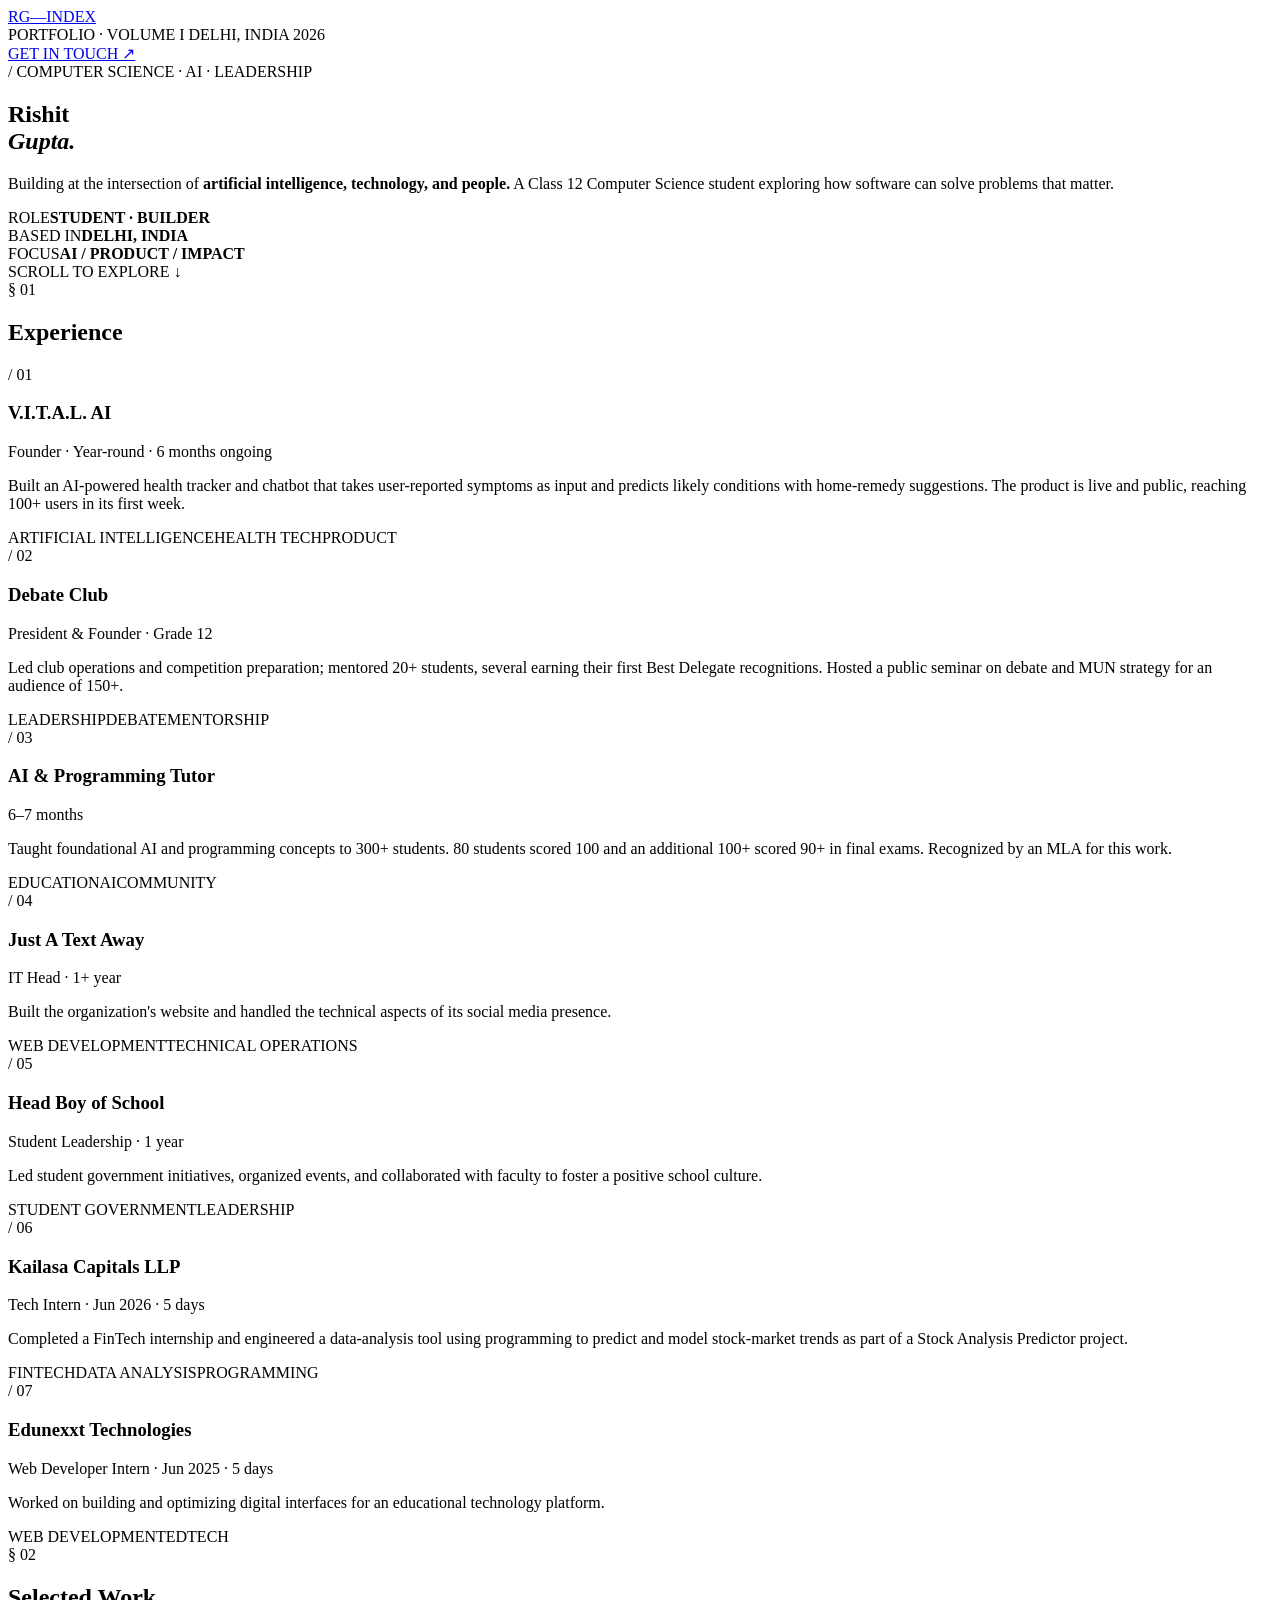
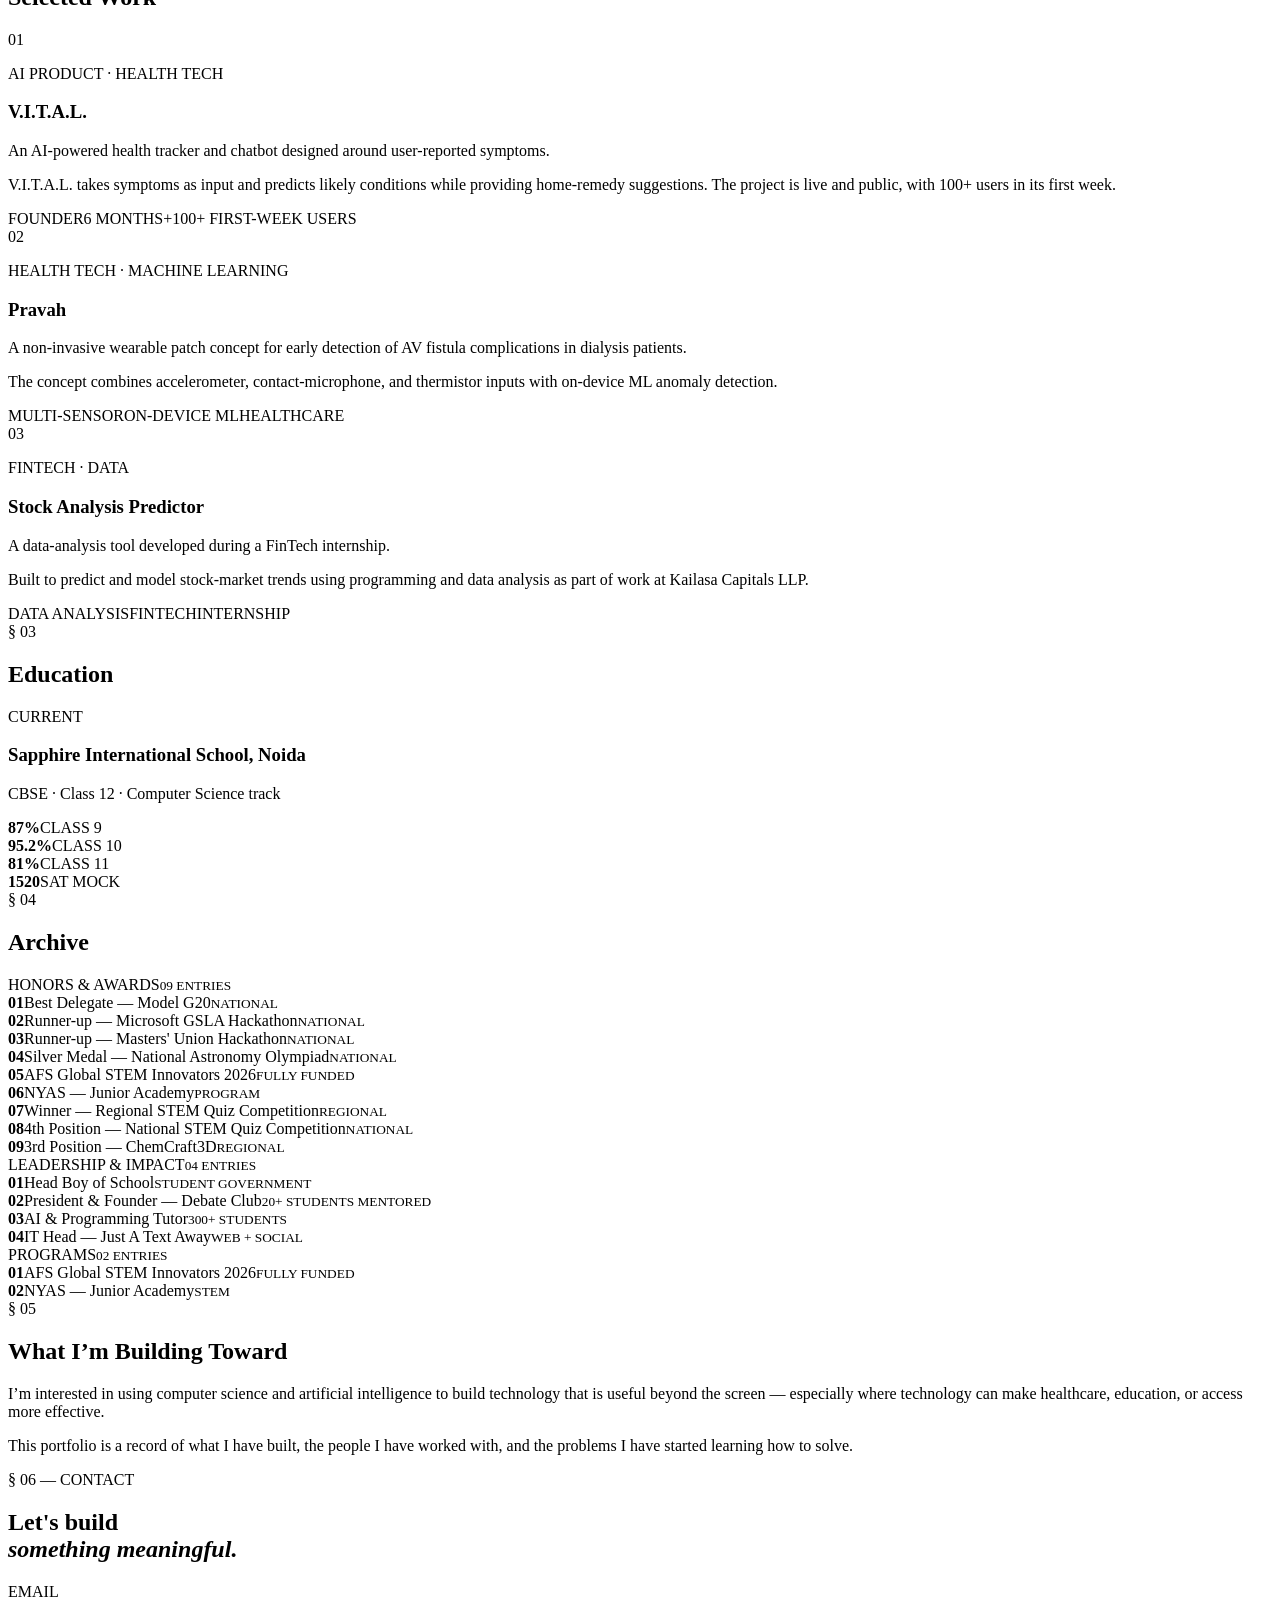
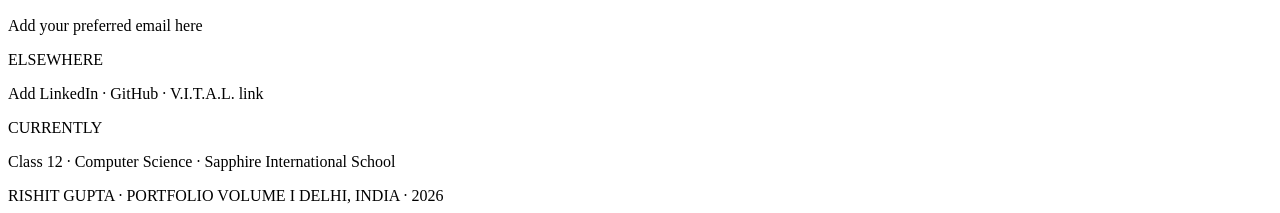
==== index.html @ 5fdddc43 "Add files via upload" ====
<!DOCTYPE html>
<html lang="en">
<head>
  <meta charset="UTF-8" />
  <meta name="viewport" content="width=device-width, initial-scale=1.0" />
  <meta name="description" content="Rishit Gupta — Computer Science student, AI builder, student leader." />
  <title>Rishit Gupta — Portfolio</title>
  <link rel="preconnect" href="https://fonts.googleapis.com">
  <link rel="preconnect" href="https://fonts.gstatic.com" crossorigin>
  <link href="https://fonts.googleapis.com/css2?family=DM+Mono:wght@300;400;500&family=Manrope:wght@400;500;600;700;800&display=swap" rel="stylesheet">
  <link rel="stylesheet" href="styles.css" />
</head>
<body>
  <div class="cursor"></div>
  <div class="grain"></div>

  <header class="topbar">
    <a class="brand" href="#top">RG<span>—</span>INDEX</a>
    <div class="top-meta">
      <span>PORTFOLIO · VOLUME I</span>
      <span>DELHI, INDIA</span>
      <span>2026</span>
    </div>
    <a class="menu-link" href="#contact">GET IN TOUCH ↗</a>
  </header>

  <main id="top">
    <section class="hero section">
      <div class="eyebrow">/ COMPUTER SCIENCE · AI · LEADERSHIP</div>
      <h1>Rishit<br><em>Gupta.</em></h1>
      <div class="hero-grid">
        <p class="hero-statement">
          Building at the intersection of <strong>artificial intelligence, technology, and people.</strong>
          A Class 12 Computer Science student exploring how software can solve problems that matter.
        </p>
        <div class="hero-aside">
          <div><span>ROLE</span><strong>STUDENT · BUILDER</strong></div>
          <div><span>BASED IN</span><strong>DELHI, INDIA</strong></div>
          <div><span>FOCUS</span><strong>AI / PRODUCT / IMPACT</strong></div>
        </div>
      </div>
      <div class="scroll-note">SCROLL TO EXPLORE <span>↓</span></div>
    </section>

    <section class="section numbered" id="experience">
      <div class="section-head"><span>§ 01</span><h2>Experience</h2></div>
      <div class="entries">
        <article class="entry">
          <div class="entry-num">/ 01</div>
          <div class="entry-main">
            <h3>V.I.T.A.L. AI</h3>
            <p class="role">Founder · Year-round · 6 months ongoing</p>
            <p>Built an AI-powered health tracker and chatbot that takes user-reported symptoms as input and predicts likely conditions with home-remedy suggestions. The product is live and public, reaching 100+ users in its first week.</p>
            <div class="tags"><span>ARTIFICIAL INTELLIGENCE</span><span>HEALTH TECH</span><span>PRODUCT</span></div>
          </div>
        </article>

        <article class="entry">
          <div class="entry-num">/ 02</div>
          <div class="entry-main">
            <h3>Debate Club</h3>
            <p class="role">President & Founder · Grade 12</p>
            <p>Led club operations and competition preparation; mentored 20+ students, several earning their first Best Delegate recognitions. Hosted a public seminar on debate and MUN strategy for an audience of 150+.</p>
            <div class="tags"><span>LEADERSHIP</span><span>DEBATE</span><span>MENTORSHIP</span></div>
          </div>
        </article>

        <article class="entry">
          <div class="entry-num">/ 03</div>
          <div class="entry-main">
            <h3>AI & Programming Tutor</h3>
            <p class="role">6–7 months</p>
            <p>Taught foundational AI and programming concepts to 300+ students. 80 students scored 100 and an additional 100+ scored 90+ in final exams. Recognized by an MLA for this work.</p>
            <div class="tags"><span>EDUCATION</span><span>AI</span><span>COMMUNITY</span></div>
          </div>
        </article>

        <article class="entry">
          <div class="entry-num">/ 04</div>
          <div class="entry-main">
            <h3>Just A Text Away</h3>
            <p class="role">IT Head · 1+ year</p>
            <p>Built the organization's website and handled the technical aspects of its social media presence.</p>
            <div class="tags"><span>WEB DEVELOPMENT</span><span>TECHNICAL OPERATIONS</span></div>
          </div>
        </article>

        <article class="entry">
          <div class="entry-num">/ 05</div>
          <div class="entry-main">
            <h3>Head Boy of School</h3>
            <p class="role">Student Leadership · 1 year</p>
            <p>Led student government initiatives, organized events, and collaborated with faculty to foster a positive school culture.</p>
            <div class="tags"><span>STUDENT GOVERNMENT</span><span>LEADERSHIP</span></div>
          </div>
        </article>

        <article class="entry">
          <div class="entry-num">/ 06</div>
          <div class="entry-main">
            <h3>Kailasa Capitals LLP</h3>
            <p class="role">Tech Intern · Jun 2026 · 5 days</p>
            <p>Completed a FinTech internship and engineered a data-analysis tool using programming to predict and model stock-market trends as part of a Stock Analysis Predictor project.</p>
            <div class="tags"><span>FINTECH</span><span>DATA ANALYSIS</span><span>PROGRAMMING</span></div>
          </div>
        </article>

        <article class="entry">
          <div class="entry-num">/ 07</div>
          <div class="entry-main">
            <h3>Edunexxt Technologies</h3>
            <p class="role">Web Developer Intern · Jun 2025 · 5 days</p>
            <p>Worked on building and optimizing digital interfaces for an educational technology platform.</p>
            <div class="tags"><span>WEB DEVELOPMENT</span><span>EDTECH</span></div>
          </div>
        </article>
      </div>
    </section>

    <section class="section numbered work" id="work">
      <div class="section-head"><span>§ 02</span><h2>Selected Work</h2></div>

      <article class="project featured">
        <div class="project-index">01</div>
        <div>
          <p class="project-type">AI PRODUCT · HEALTH TECH</p>
          <h3>V.I.T.A.L.</h3>
          <p class="project-lede">An AI-powered health tracker and chatbot designed around user-reported symptoms.</p>
          <p class="project-copy">V.I.T.A.L. takes symptoms as input and predicts likely conditions while providing home-remedy suggestions. The project is live and public, with 100+ users in its first week.</p>
          <div class="project-facts"><span>FOUNDER</span><span>6 MONTHS+</span><span>100+ FIRST-WEEK USERS</span></div>
        </div>
      </article>

      <article class="project">
        <div class="project-index">02</div>
        <div>
          <p class="project-type">HEALTH TECH · MACHINE LEARNING</p>
          <h3>Pravah</h3>
          <p class="project-lede">A non-invasive wearable patch concept for early detection of AV fistula complications in dialysis patients.</p>
          <p class="project-copy">The concept combines accelerometer, contact-microphone, and thermistor inputs with on-device ML anomaly detection.</p>
          <div class="project-facts"><span>MULTI-SENSOR</span><span>ON-DEVICE ML</span><span>HEALTHCARE</span></div>
        </div>
      </article>

      <article class="project">
        <div class="project-index">03</div>
        <div>
          <p class="project-type">FINTECH · DATA</p>
          <h3>Stock Analysis Predictor</h3>
          <p class="project-lede">A data-analysis tool developed during a FinTech internship.</p>
          <p class="project-copy">Built to predict and model stock-market trends using programming and data analysis as part of work at Kailasa Capitals LLP.</p>
          <div class="project-facts"><span>DATA ANALYSIS</span><span>FINTECH</span><span>INTERNSHIP</span></div>
        </div>
      </article>
    </section>

    <section class="section numbered education" id="education">
      <div class="section-head"><span>§ 03</span><h2>Education</h2></div>
      <div class="education-card">
        <div class="year">CURRENT</div>
        <div>
          <h3>Sapphire International School, Noida</h3>
          <p>CBSE · Class 12 · Computer Science track</p>
          <div class="score-grid">
            <div><strong>87%</strong><span>CLASS 9</span></div>
            <div><strong>95.2%</strong><span>CLASS 10</span></div>
            <div><strong>81%</strong><span>CLASS 11</span></div>
            <div><strong>1520</strong><span>SAT MOCK</span></div>
          </div>
        </div>
      </div>
    </section>

    <section class="section numbered archive" id="archive">
      <div class="section-head"><span>§ 04</span><h2>Archive</h2></div>

      <div class="archive-block">
        <div class="archive-title"><span>HONORS & AWARDS</span><small>09 ENTRIES</small></div>
        <div class="archive-list">
          <div><b>01</b><span>Best Delegate — Model G20</span><small>NATIONAL</small></div>
          <div><b>02</b><span>Runner-up — Microsoft GSLA Hackathon</span><small>NATIONAL</small></div>
          <div><b>03</b><span>Runner-up — Masters' Union Hackathon</span><small>NATIONAL</small></div>
          <div><b>04</b><span>Silver Medal — National Astronomy Olympiad</span><small>NATIONAL</small></div>
          <div><b>05</b><span>AFS Global STEM Innovators 2026</span><small>FULLY FUNDED</small></div>
          <div><b>06</b><span>NYAS — Junior Academy</span><small>PROGRAM</small></div>
          <div><b>07</b><span>Winner — Regional STEM Quiz Competition</span><small>REGIONAL</small></div>
          <div><b>08</b><span>4th Position — National STEM Quiz Competition</span><small>NATIONAL</small></div>
          <div><b>09</b><span>3rd Position — ChemCraft3D</span><small>REGIONAL</small></div>
        </div>
      </div>

      <div class="archive-block">
        <div class="archive-title"><span>LEADERSHIP & IMPACT</span><small>04 ENTRIES</small></div>
        <div class="archive-list">
          <div><b>01</b><span>Head Boy of School</span><small>STUDENT GOVERNMENT</small></div>
          <div><b>02</b><span>President & Founder — Debate Club</span><small>20+ STUDENTS MENTORED</small></div>
          <div><b>03</b><span>AI & Programming Tutor</span><small>300+ STUDENTS</small></div>
          <div><b>04</b><span>IT Head — Just A Text Away</span><small>WEB + SOCIAL</small></div>
        </div>
      </div>

      <div class="archive-block">
        <div class="archive-title"><span>PROGRAMS</span><small>02 ENTRIES</small></div>
        <div class="archive-list">
          <div><b>01</b><span>AFS Global STEM Innovators 2026</span><small>FULLY FUNDED</small></div>
          <div><b>02</b><span>NYAS — Junior Academy</span><small>STEM</small></div>
        </div>
      </div>
    </section>

    <section class="section numbered closing">
      <div class="section-head"><span>§ 05</span><h2>What I’m Building Toward</h2></div>
      <div class="closing-copy">
        <p>I’m interested in using computer science and artificial intelligence to build technology that is useful beyond the screen — especially where technology can make healthcare, education, or access more effective.</p>
        <p class="quiet">This portfolio is a record of what I have built, the people I have worked with, and the problems I have started learning how to solve.</p>
      </div>
    </section>

    <section class="contact section" id="contact">
      <div class="contact-label">§ 06 — CONTACT</div>
      <h2>Let's build<br><em>something meaningful.</em></h2>
      <div class="contact-grid">
        <div>
          <span>EMAIL</span>
          <p>Add your preferred email here</p>
        </div>
        <div>
          <span>ELSEWHERE</span>
          <p>Add LinkedIn · GitHub · V.I.T.A.L. link</p>
        </div>
        <div>
          <span>CURRENTLY</span>
          <p>Class 12 · Computer Science · Sapphire International School</p>
        </div>
      </div>
    </section>
  </main>

  <footer>
    <span>RISHIT GUPTA · PORTFOLIO VOLUME I</span>
    <span>DELHI, INDIA · 2026</span>
  </footer>

  <script src="script.js"></script>
</body>
</html>
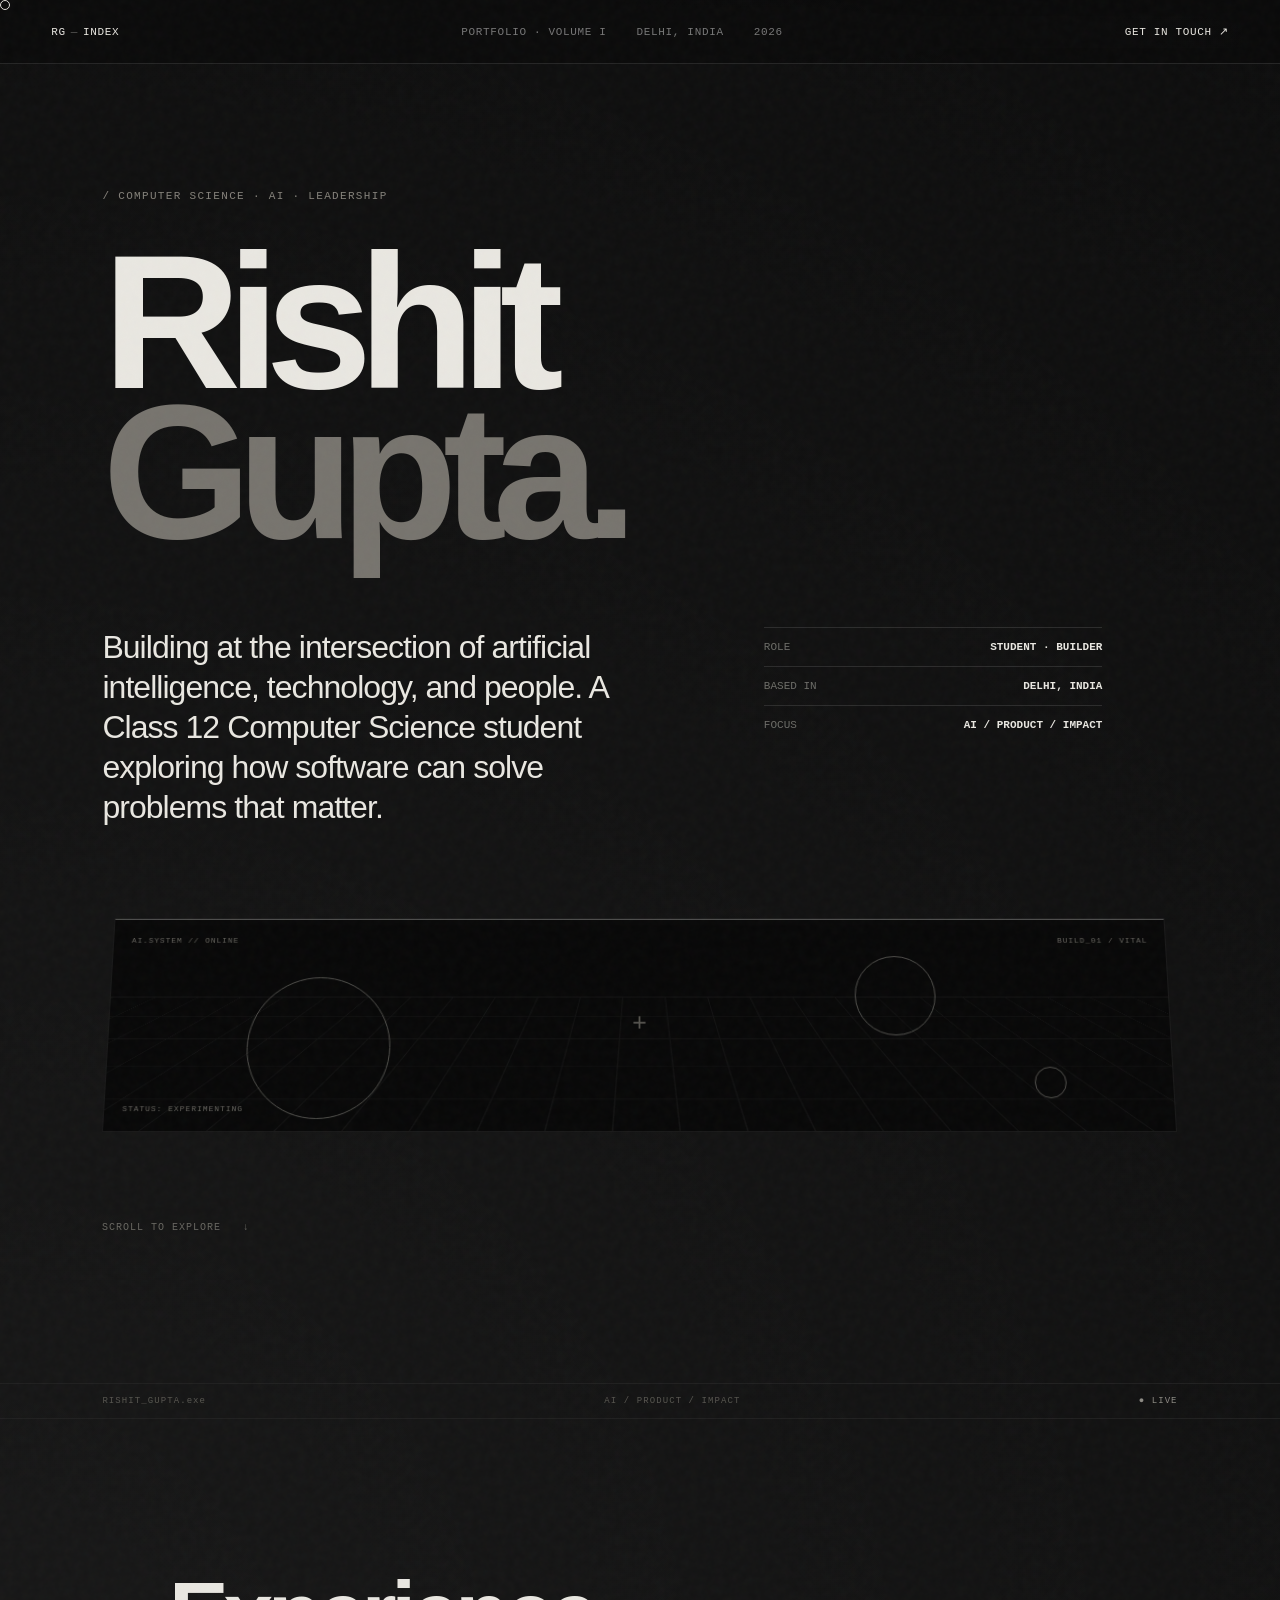
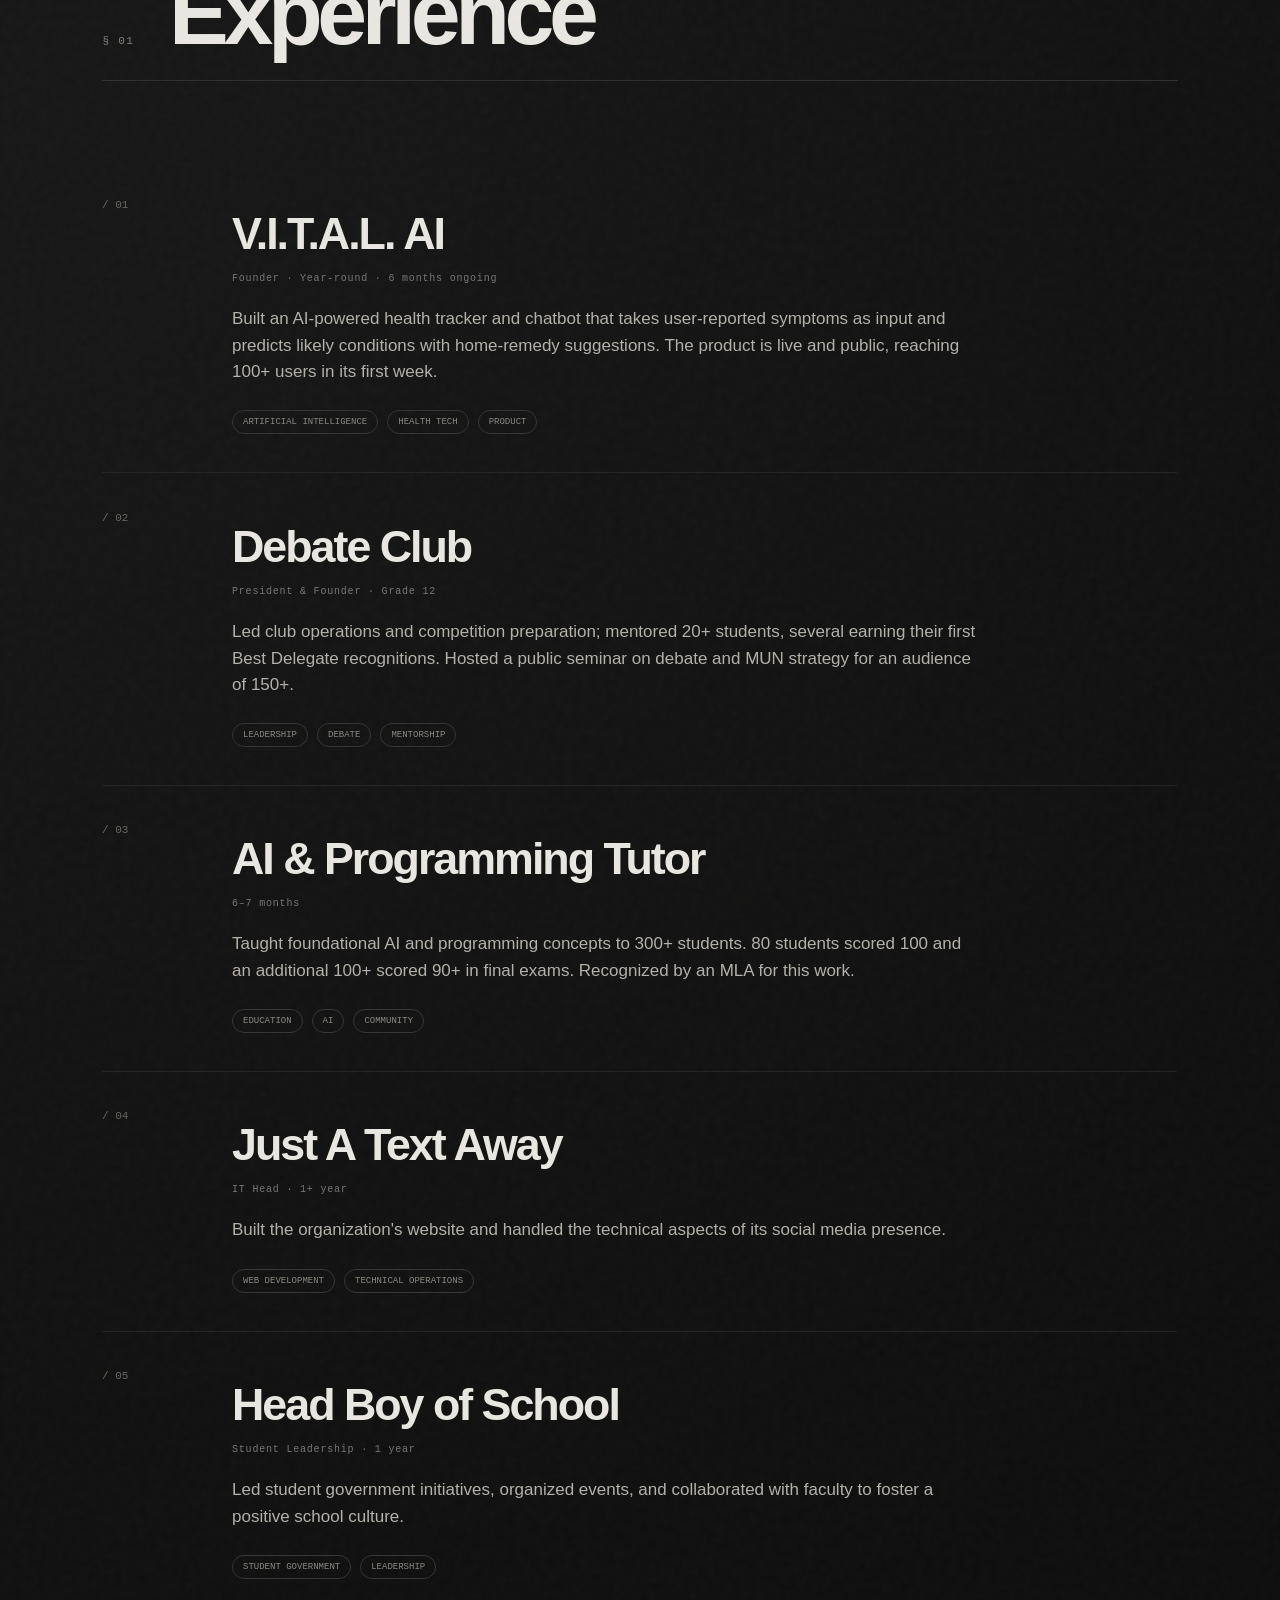
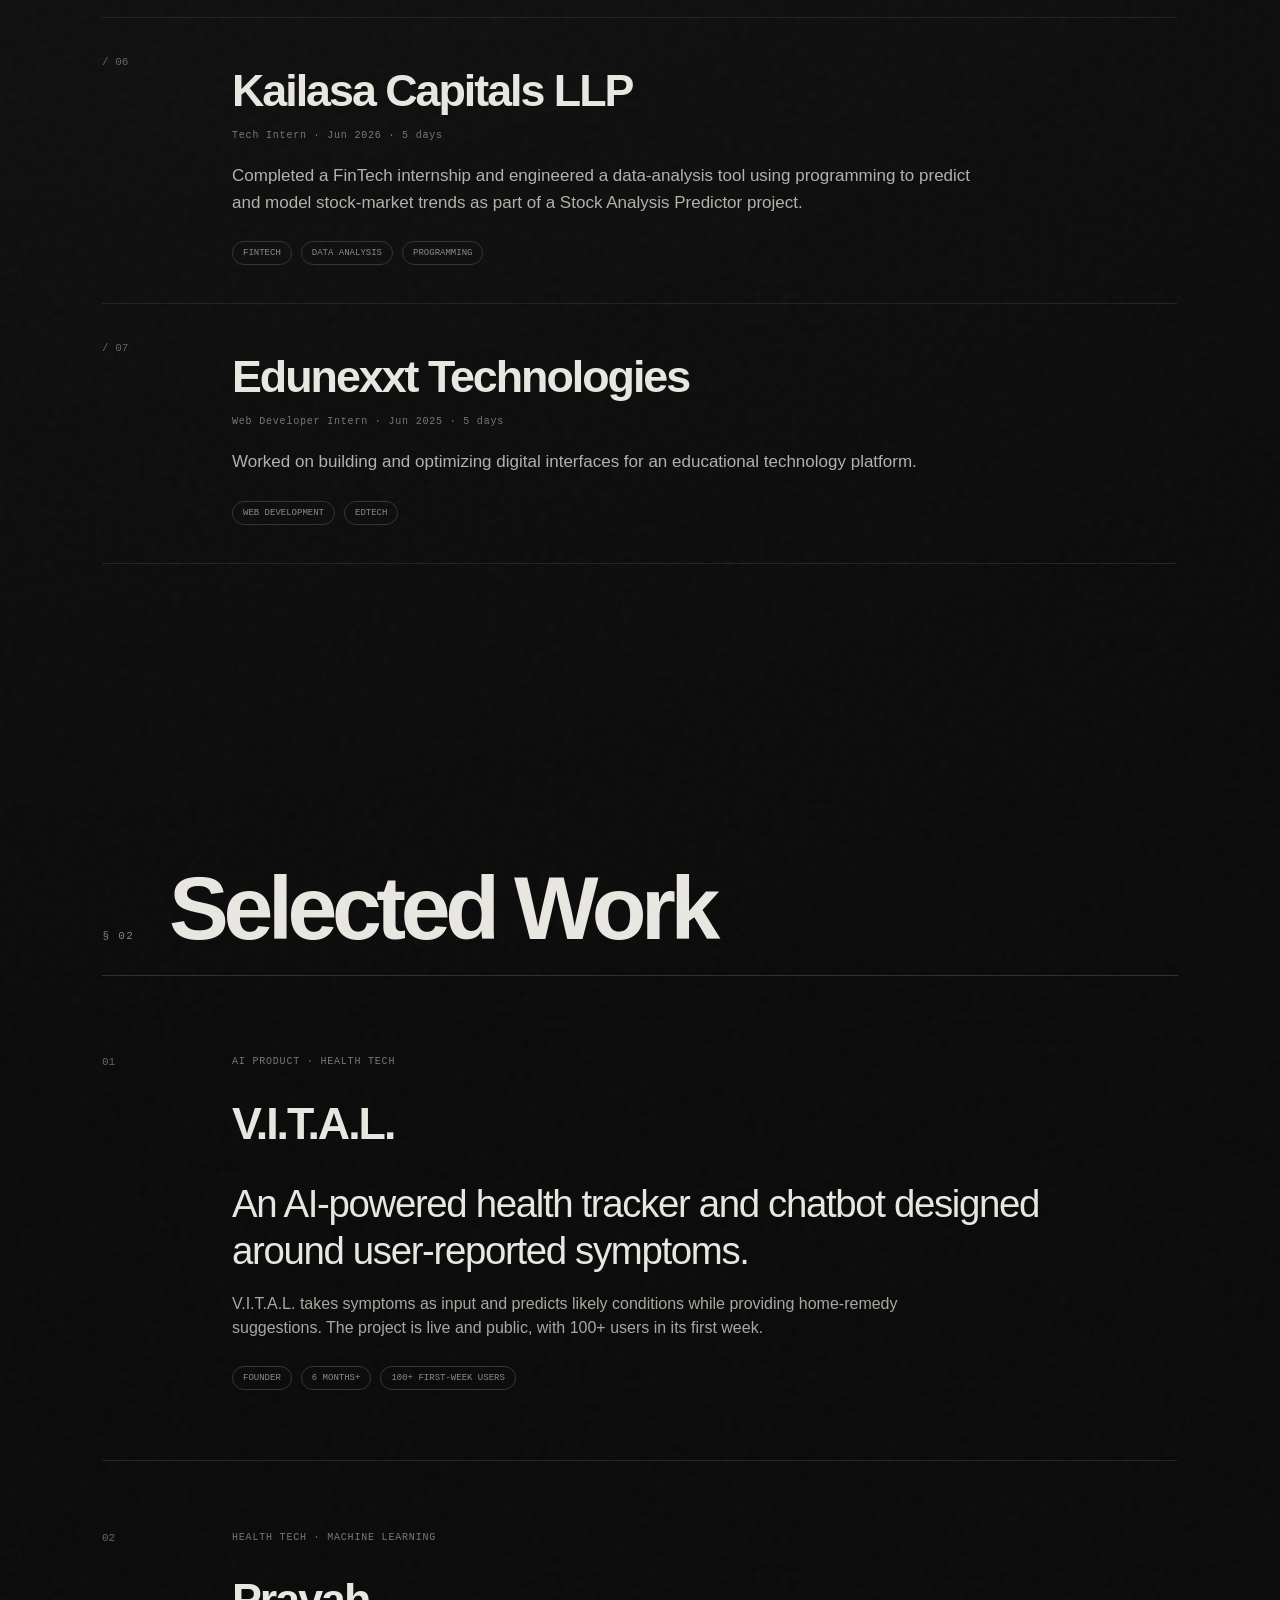
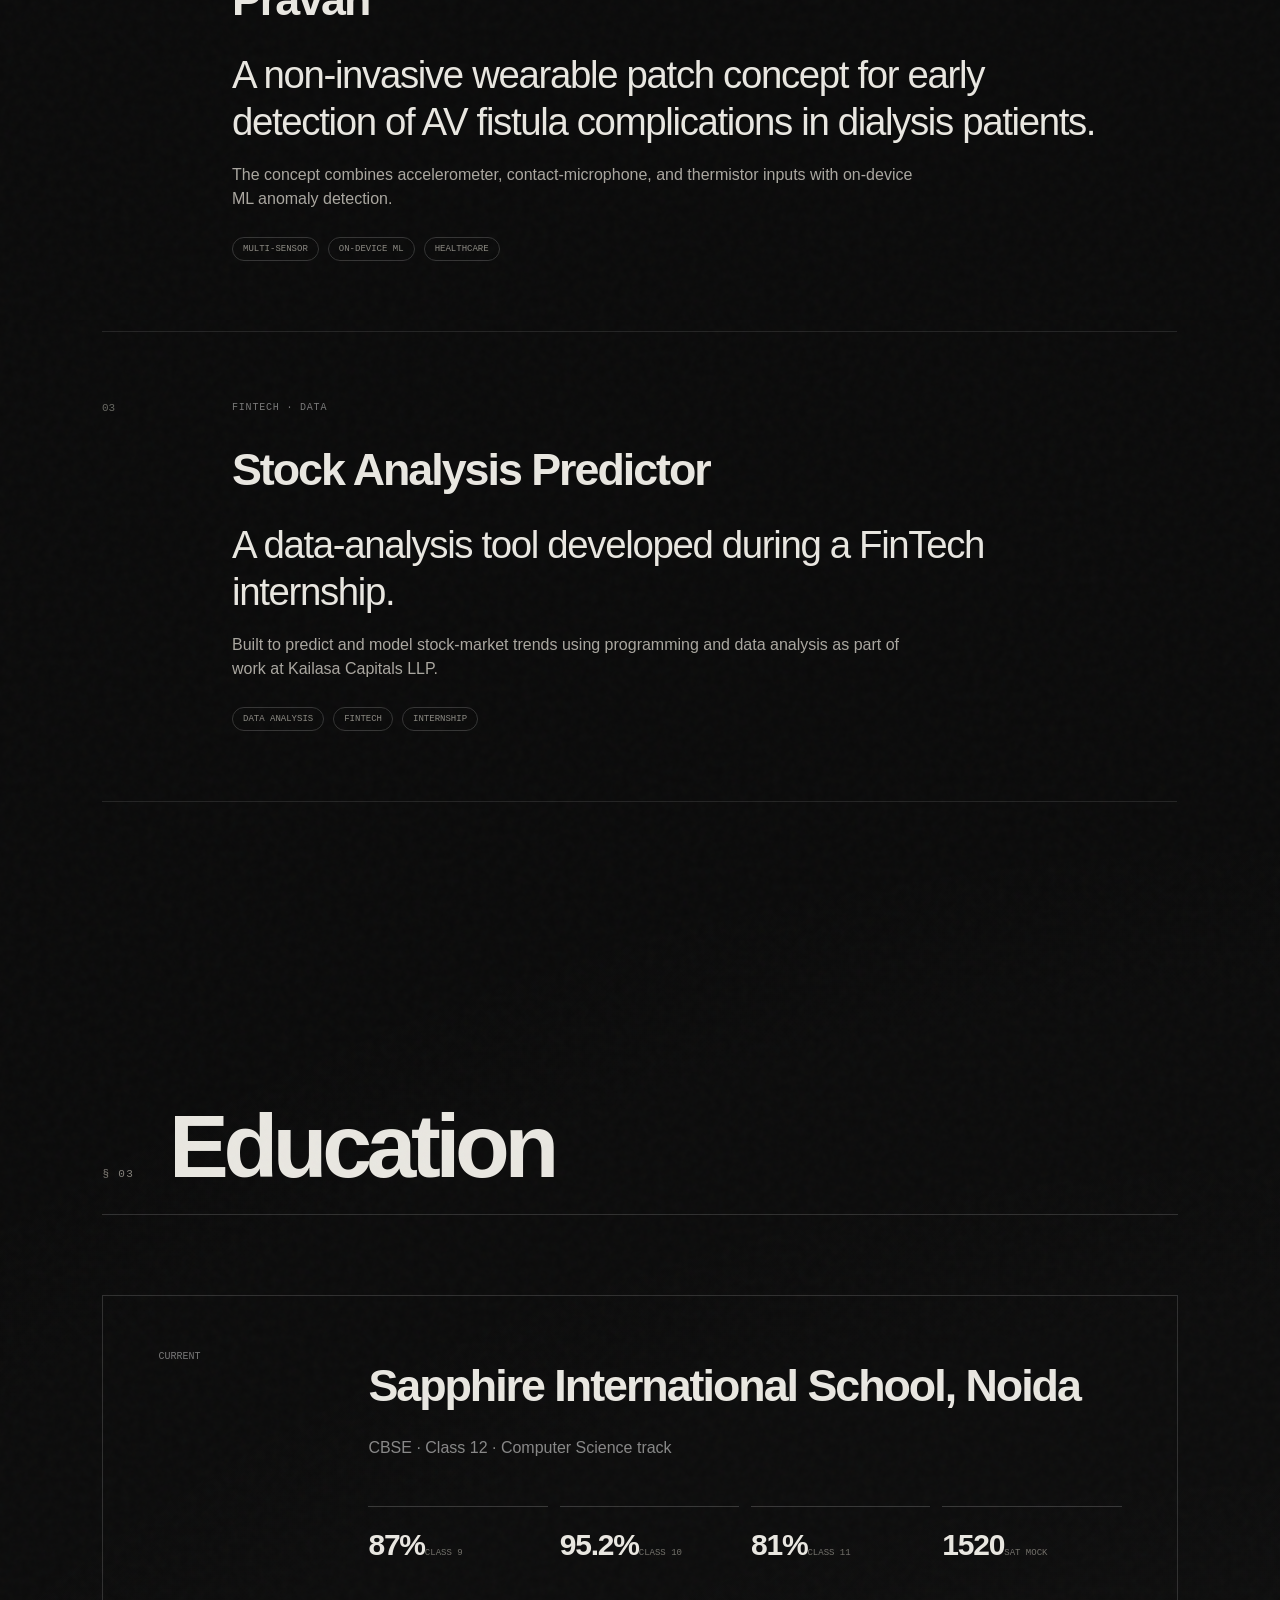
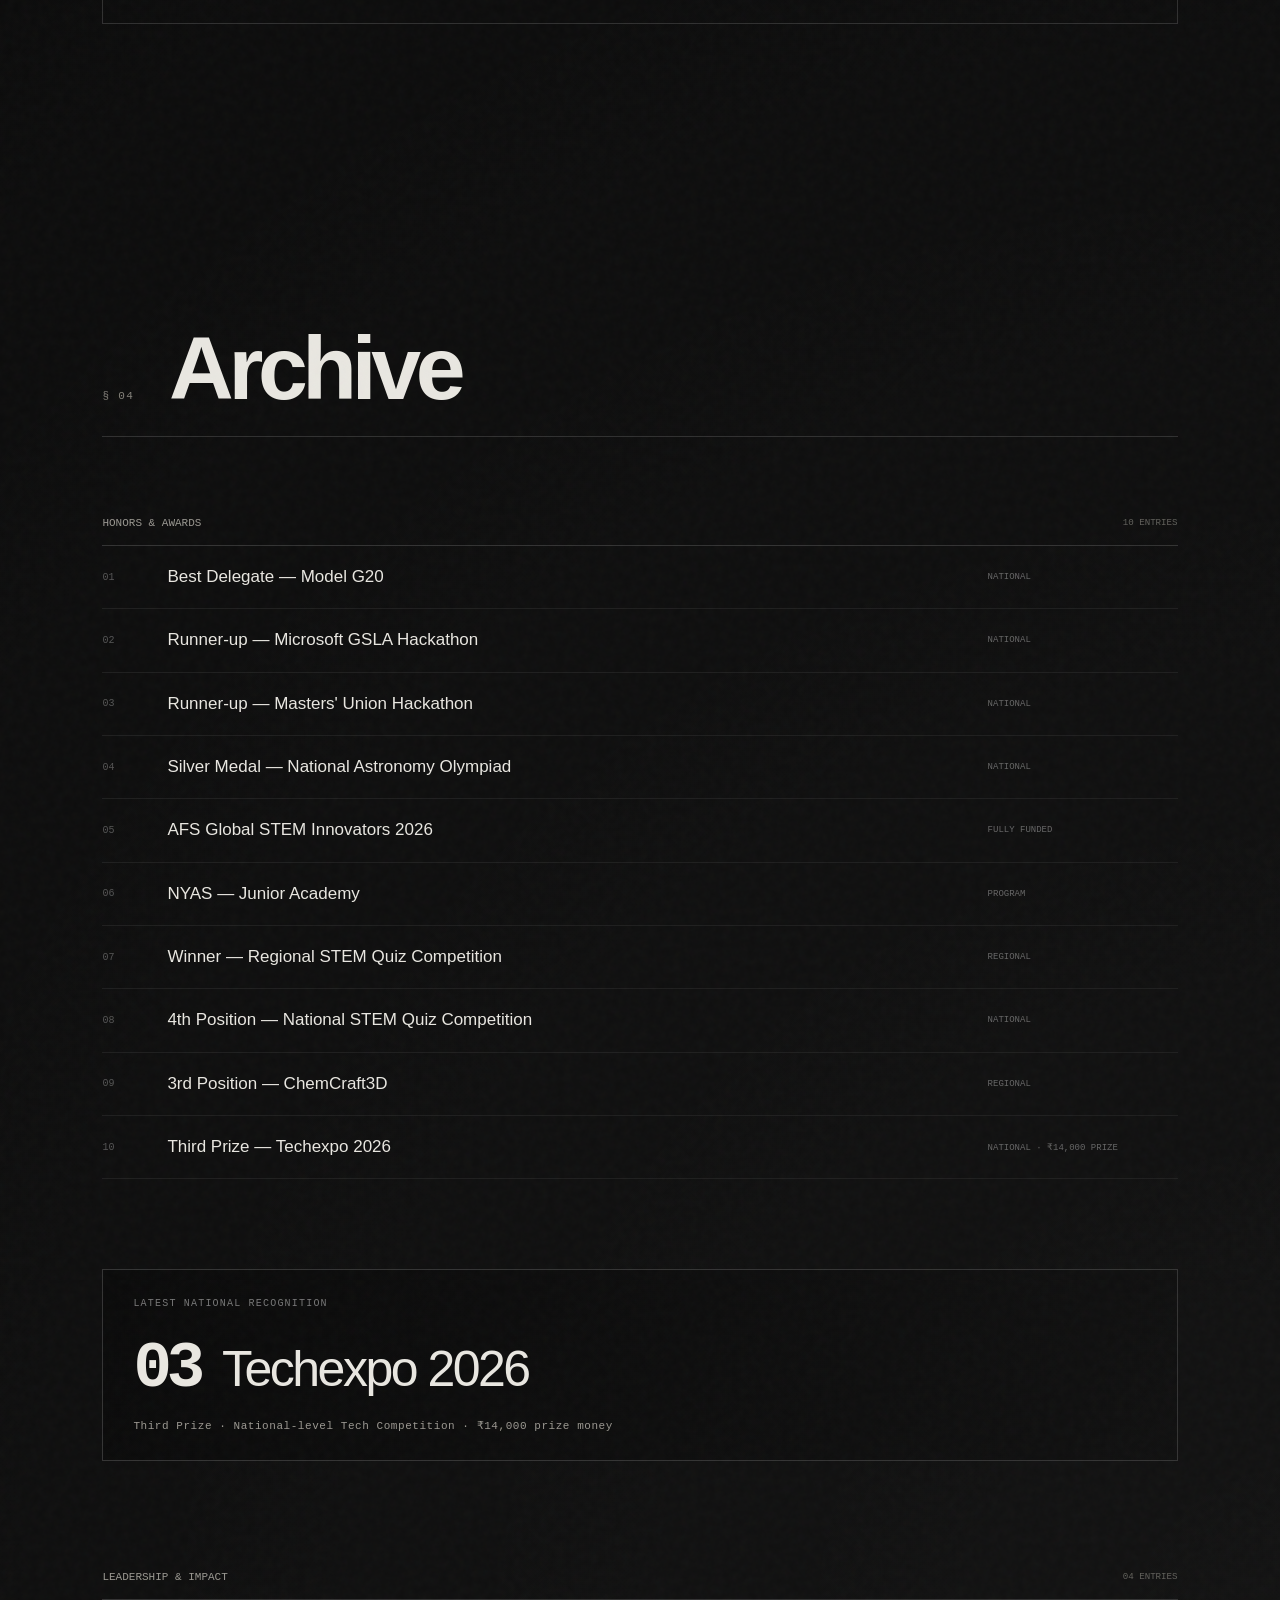
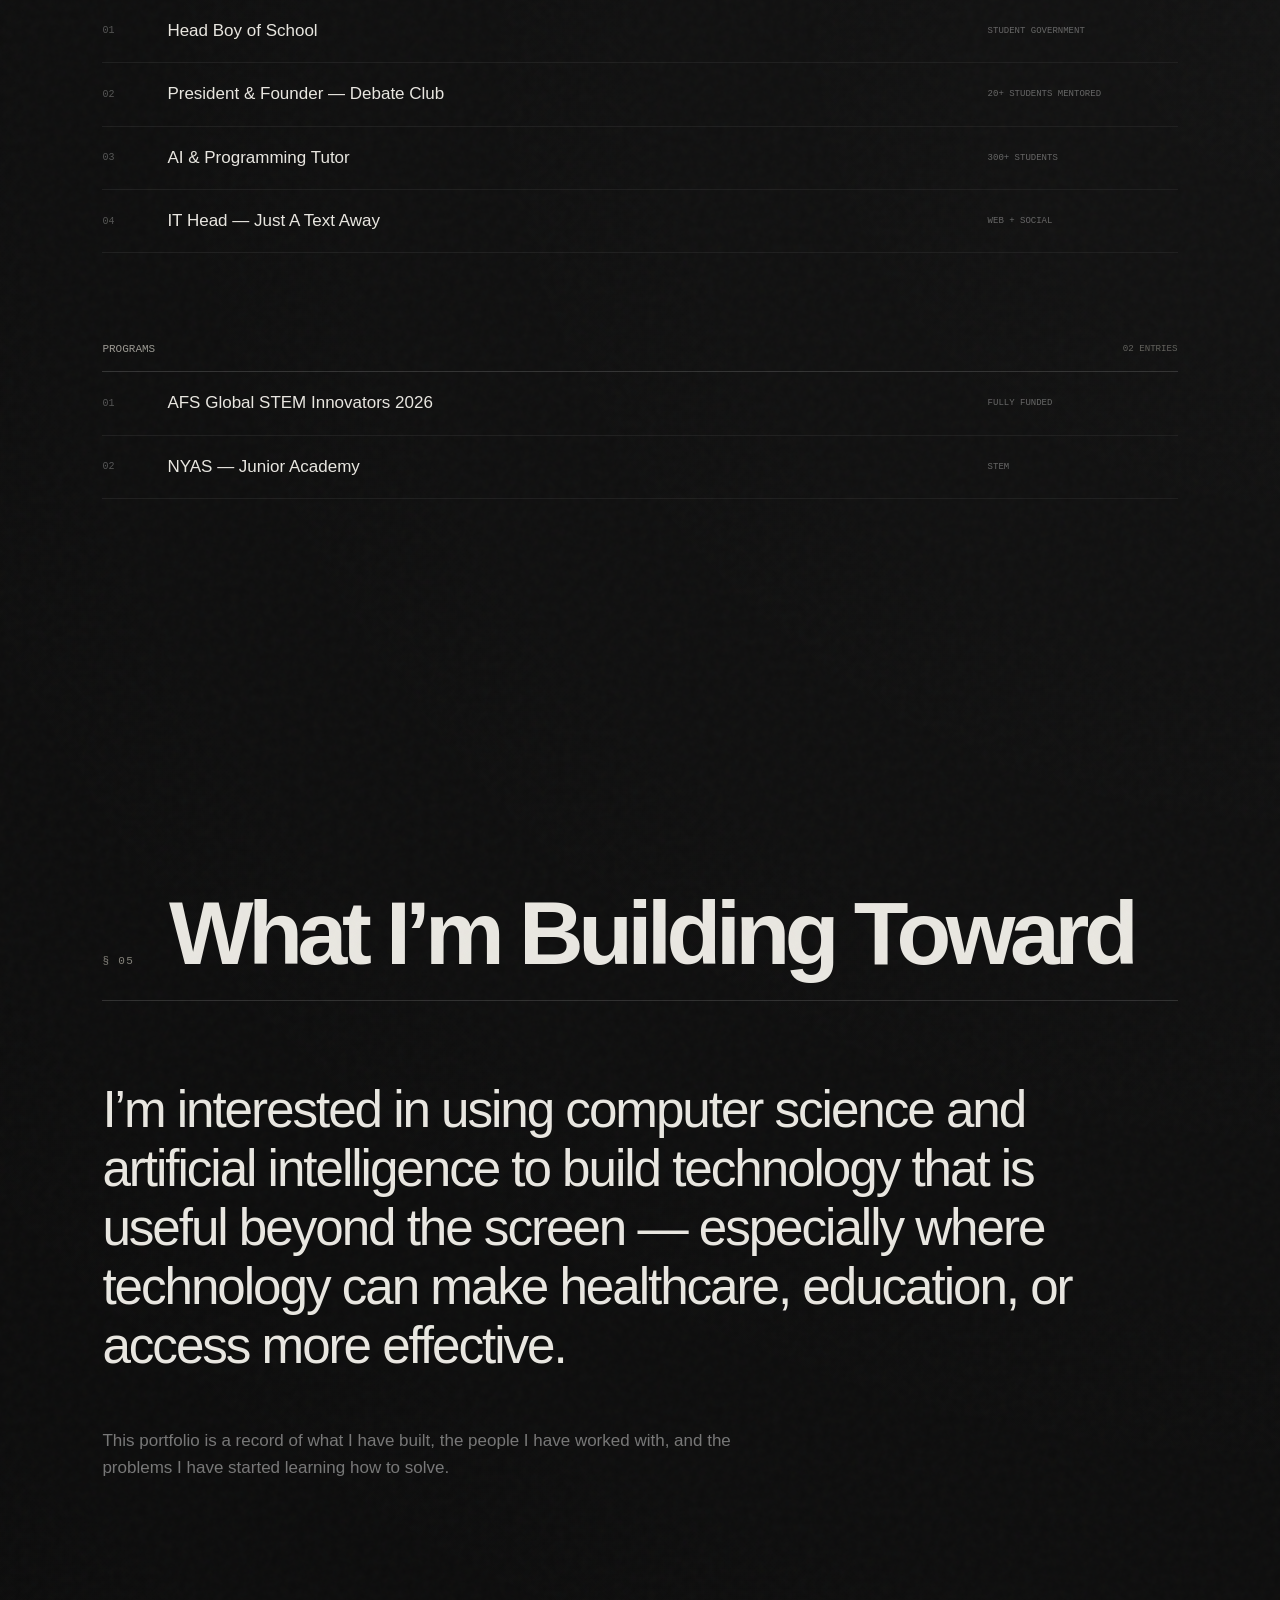
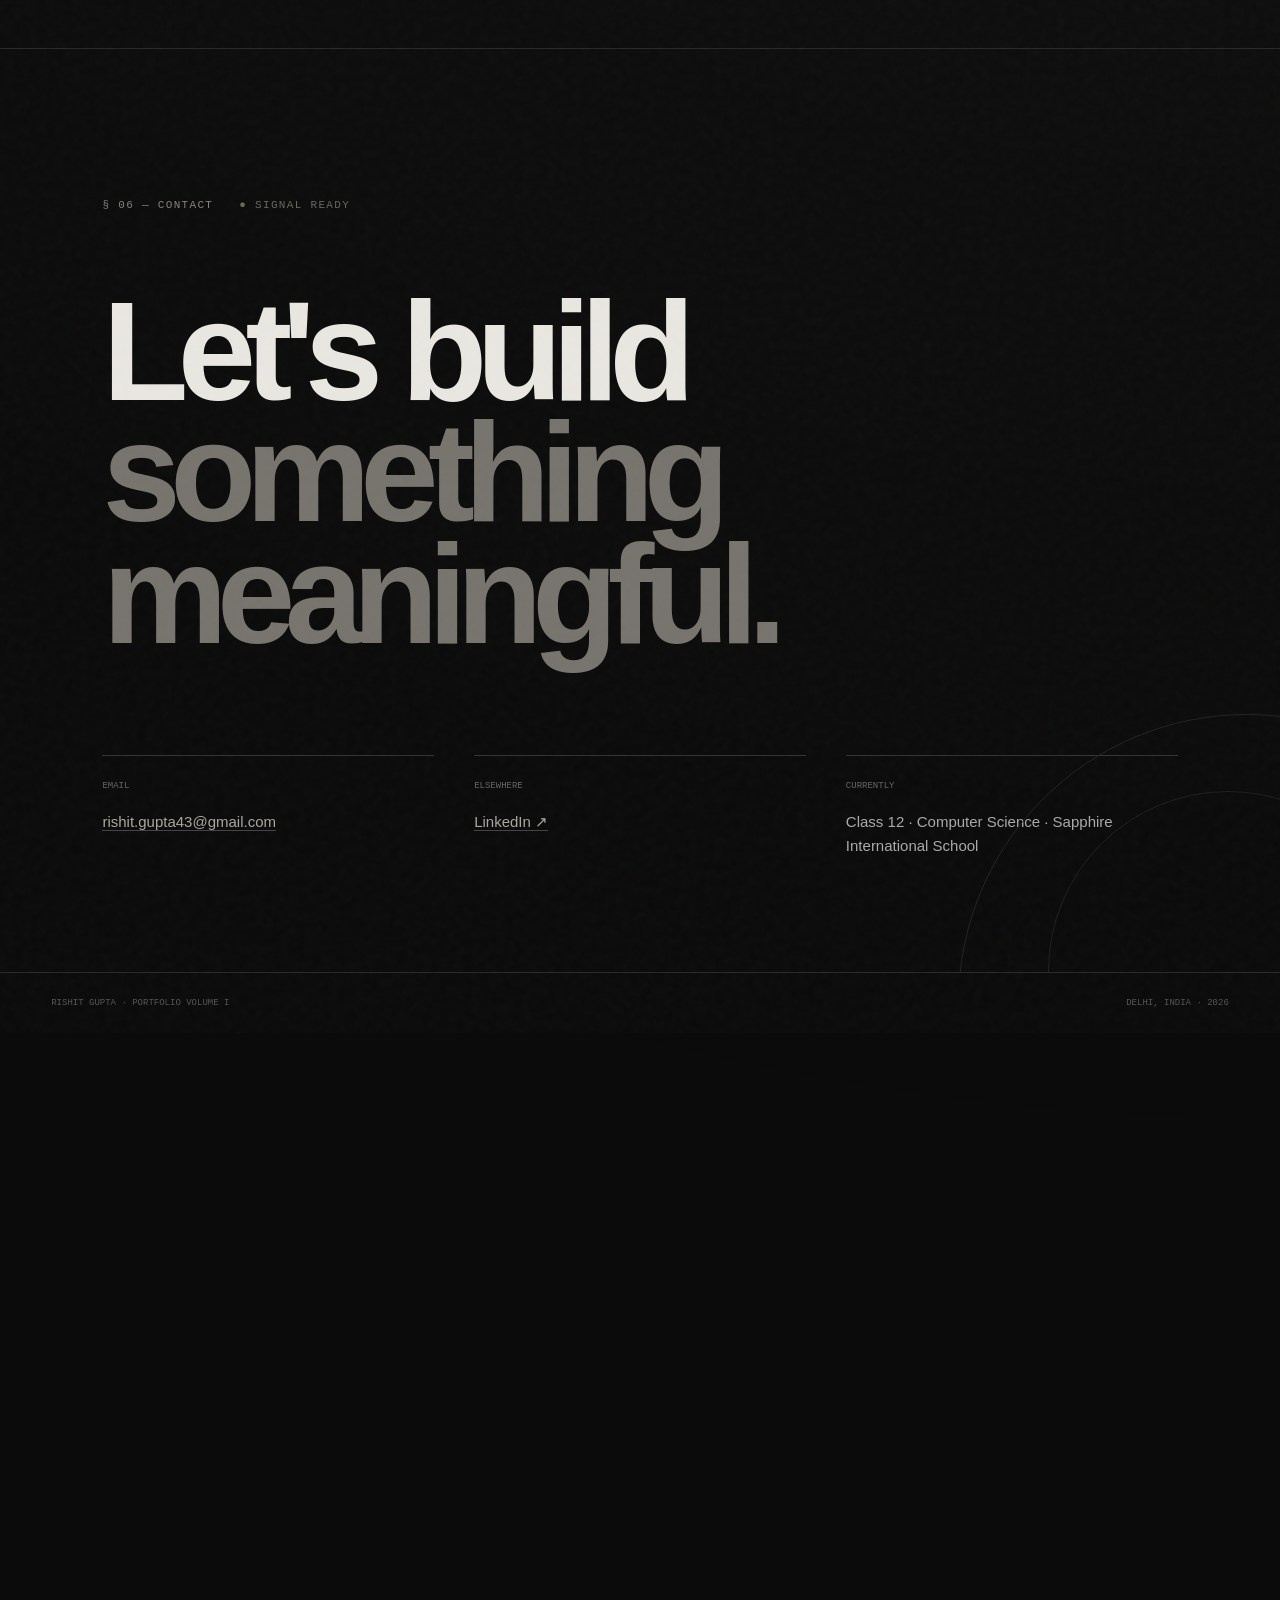
==== commit bf552aed: "Add files via upload" ====
--- a/index.html
+++ b/index.html
@@ -9,7 +9,17 @@
   <link rel="preconnect" href="https://fonts.gstatic.com" crossorigin>
   <link href="https://fonts.googleapis.com/css2?family=DM+Mono:wght@300;400;500&family=Manrope:wght@400;500;600;700;800&display=swap" rel="stylesheet">
   <link rel="stylesheet" href="styles.css" />
-</head>
+<style>
+.recognition{margin:30px 0 110px;border:1px solid #343434;padding:28px 30px;position:relative;overflow:hidden;transition:transform .5s cubic-bezier(.16,1,.3,1),border-color .5s ease}
+.recognition:before{content:"";position:absolute;inset:0;background:linear-gradient(110deg,transparent 25%,rgba(255,255,255,.08) 50%,transparent 75%);transform:translateX(-120%);transition:transform 1s cubic-bezier(.16,1,.3,1)}
+.recognition:hover:before{transform:translateX(120%)}
+.recognition:hover{transform:translateY(-6px);border-color:#666}
+.recognition-kicker{font:10px "DM Mono",monospace;color:#777;letter-spacing:.12em;margin-bottom:22px}
+.recognition-main{display:flex;align-items:baseline;gap:22px}
+.recognition-main strong{font:700 64px "DM Mono",monospace;letter-spacing:-.08em}
+.recognition-main span{font-size:clamp(28px,4vw,50px);letter-spacing:-.05em}
+.recognition-sub{margin-top:10px;color:#9b9891;font:11px "DM Mono",monospace;letter-spacing:.05em}
+</style></head>
 <body>
   <div class="cursor"></div>
   <div class="grain"></div>
@@ -39,8 +49,23 @@
           <div><span>FOCUS</span><strong>AI / PRODUCT / IMPACT</strong></div>
         </div>
       </div>
+      <div class="tech-stage" aria-hidden="true">
+        <div class="stage-grid"></div>
+        <div class="scanline"></div>
+        <div class="orb orb-a"></div>
+        <div class="orb orb-b"></div>
+        <div class="orb orb-c"></div>
+        <div class="hud hud-a">AI.SYSTEM // ONLINE</div>
+        <div class="hud hud-b">BUILD_01 / VITAL</div>
+        <div class="hud hud-c">STATUS: EXPERIMENTING</div>
+        <div class="crosshair">+</div>
+      </div>
       <div class="scroll-note">SCROLL TO EXPLORE <span>↓</span></div>
     </section>
+
+    <div class="system-strip" aria-hidden="true">
+      <div>RISHIT_GUPTA.exe</div><div>AI / PRODUCT / IMPACT</div><div class="system-pulse">● LIVE</div>
+    </div>
 
     <section class="section numbered" id="experience">
       <div class="section-head"><span>§ 01</span><h2>Experience</h2></div>
@@ -175,7 +200,7 @@
       <div class="section-head"><span>§ 04</span><h2>Archive</h2></div>
 
       <div class="archive-block">
-        <div class="archive-title"><span>HONORS & AWARDS</span><small>09 ENTRIES</small></div>
+        <div class="archive-title"><span>HONORS & AWARDS</span><small>10 ENTRIES</small></div>
         <div class="archive-list">
           <div><b>01</b><span>Best Delegate — Model G20</span><small>NATIONAL</small></div>
           <div><b>02</b><span>Runner-up — Microsoft GSLA Hackathon</span><small>NATIONAL</small></div>
@@ -186,7 +211,14 @@
           <div><b>07</b><span>Winner — Regional STEM Quiz Competition</span><small>REGIONAL</small></div>
           <div><b>08</b><span>4th Position — National STEM Quiz Competition</span><small>NATIONAL</small></div>
           <div><b>09</b><span>3rd Position — ChemCraft3D</span><small>REGIONAL</small></div>
-        </div>
+          <div><b>10</b><span>Third Prize — Techexpo 2026</span><small>NATIONAL · ₹14,000 PRIZE</small></div>
+        </div>
+      </div>
+
+      <div class="recognition">
+        <div class="recognition-kicker">LATEST NATIONAL RECOGNITION</div>
+        <div class="recognition-main"><strong>03</strong><span>Techexpo 2026</span></div>
+        <div class="recognition-sub">Third Prize · National-level Tech Competition · ₹14,000 prize money</div>
       </div>
 
       <div class="archive-block">
@@ -217,16 +249,16 @@
     </section>
 
     <section class="contact section" id="contact">
-      <div class="contact-label">§ 06 — CONTACT</div>
+      <div class="contact-label">§ 06 — CONTACT <span class="signal">● SIGNAL READY</span></div>
       <h2>Let's build<br><em>something meaningful.</em></h2>
       <div class="contact-grid">
         <div>
           <span>EMAIL</span>
-          <p>Add your preferred email here</p>
+          <p><a href="mailto:rishit.gupta43@gmail.com">rishit.gupta43@gmail.com</a></p>
         </div>
         <div>
           <span>ELSEWHERE</span>
-          <p>Add LinkedIn · GitHub · V.I.T.A.L. link</p>
+          <p><a href="https://www.linkedin.com/in/rishitgupta43/" target="_blank" rel="noopener">LinkedIn ↗</a></p>
         </div>
         <div>
           <span>CURRENTLY</span>
--- a/styles.css
+++ b/styles.css
@@ -0,0 +1,143 @@
+*{box-sizing:border-box}html{scroll-behavior:smooth}body{margin:0;background:#0b0b0b;color:#e9e7e1;font-family:Manrope,Arial,sans-serif;line-height:1.55;overflow-x:hidden}
+body:before{content:"";position:fixed;inset:-35%;pointer-events:none;z-index:-2;background:radial-gradient(circle at 20% 30%,rgba(255,255,255,.055),transparent 22%),radial-gradient(circle at 80% 65%,rgba(255,255,255,.035),transparent 24%);animation:aurora 14s ease-in-out infinite alternate}
+@keyframes aurora{0%{transform:translate3d(-3%,-2%,0) scale(1)}50%{transform:translate3d(3%,2%,0) scale(1.08)}100%{transform:translate3d(-1%,4%,0) scale(1.03)}}.cursor{position:fixed;width:10px;height:10px;border:1px solid #e9e7e1;border-radius:50%;pointer-events:none;z-index:50;mix-blend-mode:difference;transition:transform .08s linear}
+@media(pointer:fine){a,.entry,.project,.archive-list>div{cursor:none}}
+.grain{position:fixed;inset:0;pointer-events:none;opacity:.035;z-index:20;background-image:url("data:image/svg+xml,%3Csvg viewBox='0 0 180 180' xmlns='http://www.w3.org/2000/svg'%3E%3Cfilter id='n'%3E%3CfeTurbulence type='fractalNoise' baseFrequency='.85' numOctaves='4' stitchTiles='stitch'/%3E%3C/filter%3E%3Crect width='100%25' height='100%25' filter='url(%23n)' opacity='.8'/%3E%3C/svg%3E")}.topbar{position:fixed;top:0;left:0;right:0;height:64px;display:flex;align-items:center;justify-content:space-between;padding:0 4vw;border-bottom:1px solid #252525;background:rgba(11,11,11,.84);backdrop-filter:blur(14px);z-index:10;font:500 11px "DM Mono",monospace;letter-spacing:.06em}.brand{color:#e9e7e1;text-decoration:none}.brand span{opacity:.35;margin:0 5px}.top-meta{display:flex;gap:30px;color:#777}.menu-link{color:#e9e7e1;text-decoration:none}.section{padding:150px 8vw;max-width:1500px;margin:auto}.hero{min-height:100vh;padding-top:190px;display:flex;flex-direction:column;justify-content:center}.eyebrow,.section-head span,.contact-label{font:400 11px "DM Mono",monospace;letter-spacing:.12em;color:#85827b}.hero h1{font-size:clamp(82px,15vw,220px);line-height:.78;letter-spacing:-.075em;margin:45px 0 80px;font-weight:700}.hero h1 em,.contact h2 em{font-style:normal;color:#77746e}.hero-grid{display:grid;grid-template-columns:1.5fr 1fr;gap:12vw;max-width:1000px}.hero-statement{font-size:clamp(22px,2.5vw,36px);line-height:1.25;letter-spacing:-.03em;margin:0}.hero-statement strong{font-weight:500}.hero-aside{font:11px "DM Mono",monospace}.hero-aside div{border-top:1px solid #2c2c2c;padding:13px 0;display:flex;justify-content:space-between;gap:25px}.hero-aside span{color:#6d6d68}.scroll-note{margin-top:auto;padding-top:90px;font:10px "DM Mono",monospace;color:#686761;letter-spacing:.1em}.scroll-note span{margin-left:15px}.section-head{display:flex;gap:35px;align-items:baseline;border-bottom:1px solid #303030;padding-bottom:22px;margin-bottom:80px}.section-head h2{font-size:clamp(42px,7vw,95px);letter-spacing:-.06em;line-height:1;margin:0}.entry{display:grid;grid-template-columns:90px 1fr;gap:40px;padding:38px 0;border-bottom:1px solid #242424}.entry-num,.project-index{font:11px "DM Mono",monospace;color:#676761}.entry-main{max-width:900px}.entry h3,.project h3,.education-card h3{font-size:clamp(28px,3.5vw,48px);letter-spacing:-.045em;margin:0 0 5px}.role,.project-type{font:10px "DM Mono",monospace;letter-spacing:.08em;color:#777;margin:0 0 22px}.entry p:not(.role){font-size:17px;color:#b4b1aa;max-width:750px}.tags,.project-facts{display:flex;gap:9px;flex-wrap:wrap;margin-top:25px}.tags span,.project-facts span{border:1px solid #353535;border-radius:100px;padding:6px 10px;font:9px "DM Mono",monospace;color:#8b8982}.project{display:grid;grid-template-columns:90px 1fr;gap:40px;padding:70px 0;border-bottom:1px solid #242424}.project.featured{padding-top:0}.project-lede{font-size:clamp(23px,3vw,40px);line-height:1.2;letter-spacing:-.035em;max-width:900px;margin:18px 0}.project-copy{color:#aaa7a0;max-width:700px;font-size:16px}.education-card{display:grid;grid-template-columns:150px 1fr;gap:60px;border:1px solid #303030;padding:55px}.year{font:10px "DM Mono",monospace;color:#777}.education-card h3{margin-top:0}.education-card p{color:#888}.score-grid{display:grid;grid-template-columns:repeat(4,1fr);gap:12px;margin-top:45px}.score-grid div{border-top:1px solid #383838;padding-top:15px}.score-grid strong{display:block;font-size:30px;letter-spacing:-.04em}.score-grid span{font:9px "DM Mono",monospace;color:#73716b}.archive-block{margin-bottom:90px}.archive-title{display:flex;justify-content:space-between;border-bottom:1px solid #333;padding-bottom:16px;font:11px "DM Mono",monospace;color:#9a9891}.archive-title small{color:#62615c}.archive-list>div{display:grid;grid-template-columns:45px 1fr 190px;gap:20px;padding:18px 0;border-bottom:1px solid #1f1f1f;align-items:center}.archive-list b{font:10px "DM Mono",monospace;color:#555}.archive-list span{font-size:17px}.archive-list small{font:9px "DM Mono",monospace;color:#666}.closing-copy{max-width:1000px}.closing-copy p{font-size:clamp(28px,4vw,54px);line-height:1.15;letter-spacing:-.04em}.closing-copy .quiet{font-size:17px;color:#777;max-width:700px;line-height:1.6;letter-spacing:0}.contact{max-width:none;padding:150px 8vw 100px;border-top:1px solid #292929}.contact h2{font-size:clamp(65px,11vw,160px);line-height:.86;letter-spacing:-.075em;margin:80px 0 100px}.contact-grid{display:grid;grid-template-columns:repeat(3,1fr);gap:40px}.contact-grid div{border-top:1px solid #333;padding-top:15px}.contact-grid span{font:9px "DM Mono",monospace;color:#666}.contact-grid p{font-size:15px;color:#aaa}.contact-grid p{word-break:break-word}footer{border-top:1px solid #292929;padding:25px 4vw;display:flex;justify-content:space-between;font:9px "DM Mono",monospace;color:#555}@media(max-width:800px){.top-meta{display:none}.topbar{padding:0 5vw}.section{padding:110px 6vw}.hero{padding-top:150px}.hero h1{font-size:25vw;margin:55px 0}.hero-grid{grid-template-columns:1fr;gap:55px}.entry,.project{grid-template-columns:45px 1fr;gap:18px}.entry p:not(.role){font-size:15px}.education-card{grid-template-columns:1fr;padding:30px;gap:25px}.score-grid{grid-template-columns:repeat(2,1fr)}.archive-list>div{grid-template-columns:35px 1fr;gap:10px}.archive-list small{grid-column:2}.contact-grid{grid-template-columns:1fr}.contact h2{margin:60px 0}.scroll-note{padding-top:60px}footer{gap:15px;flex-direction:column}}
+
+/* ===== CINEMATIC MOTION LAYER ===== */
+@keyframes revealUp{from{opacity:0;transform:translateY(70px);filter:blur(8px)}to{opacity:1;transform:translateY(0);filter:blur(0)}}
+@keyframes lineSweep{from{transform:scaleX(0);transform-origin:left}to{transform:scaleX(1);transform-origin:left}}
+@keyframes floatIn{0%{opacity:0;transform:translateY(25px) rotateX(10deg)}100%{opacity:1;transform:translateY(0) rotateX(0)}}
+@keyframes pulseDot{0%,100%{box-shadow:0 0 0 0 rgba(233,231,225,.18)}50%{box-shadow:0 0 0 12px rgba(233,231,225,0)}}
+@keyframes marquee{to{transform:translateX(-50%)}}
+@keyframes glitch{0%,100%{transform:translate(0)}20%{transform:translate(-2px,1px)}40%{transform:translate(2px,-1px)}60%{transform:translate(-1px,-1px)}80%{transform:translate(1px,1px)}}
+
+.hero .eyebrow{animation:revealUp 1s cubic-bezier(.16,1,.3,1) both}
+.hero h1{animation:revealUp 1.2s .12s cubic-bezier(.16,1,.3,1) both}
+.hero-grid{animation:revealUp 1s .3s cubic-bezier(.16,1,.3,1) both}
+.scroll-note{animation:floatIn 1s .8s both}
+.scroll-note span{display:inline-block;animation:floatArrow 1.8s ease-in-out infinite}
+@keyframes floatArrow{0%,100%{transform:translateY(0)}50%{transform:translateY(8px)}}
+
+.section-head{position:relative;overflow:hidden}
+.section-head:after{content:"";position:absolute;left:0;right:0;bottom:-1px;height:1px;background:#e9e7e1;transform:scaleX(0);transform-origin:left;transition:transform 1.2s cubic-bezier(.16,1,.3,1)}
+.section-head:hover:after{transform:scaleX(1)}
+
+.entry,.project,.education-card,.archive-block,.closing-copy{opacity:0;transform:translateY(45px);transition:opacity .9s cubic-bezier(.16,1,.3,1),transform .9s cubic-bezier(.16,1,.3,1)}
+.entry.in,.project.in,.education-card.in,.archive-block.in,.closing-copy.in{opacity:1;transform:none}
+.entry:nth-child(2){transition-delay:.06s}.entry:nth-child(3){transition-delay:.12s}.entry:nth-child(4){transition-delay:.18s}.entry:nth-child(5){transition-delay:.24s}.entry:nth-child(6){transition-delay:.30s}.entry:nth-child(7){transition-delay:.36s}
+
+.entry,.project{position:relative;transition:padding-left .5s cubic-bezier(.16,1,.3,1),background .5s ease,opacity .9s cubic-bezier(.16,1,.3,1),transform .9s cubic-bezier(.16,1,.3,1)}
+.entry:before,.project:before{content:"";position:absolute;left:-8vw;right:-8vw;top:0;bottom:0;background:linear-gradient(90deg,transparent,rgba(255,255,255,.035),transparent);transform:translateX(-100%);transition:transform .8s cubic-bezier(.16,1,.3,1);pointer-events:none}
+.entry:hover:before,.project:hover:before{transform:translateX(100%)}
+.entry:hover,.project:hover{padding-left:14px}
+.entry h3,.project h3{transition:letter-spacing .5s cubic-bezier(.16,1,.3,1),transform .5s cubic-bezier(.16,1,.3,1)}
+.entry:hover h3,.project:hover h3{letter-spacing:-.06em;transform:translateX(6px)}
+
+.tags span,.project-facts span{transition:background .35s ease,color .35s ease,border-color .35s ease,transform .35s ease}
+.tags span:hover,.project-facts span:hover{background:#e9e7e1;color:#0b0b0b;border-color:#e9e7e1;transform:translateY(-3px)}
+
+.featured h3{position:relative;display:inline-block}
+.featured h3:after{content:"";position:absolute;left:0;bottom:-6px;width:100%;height:2px;background:#e9e7e1;transform:scaleX(0);transform-origin:right;transition:transform .6s cubic-bezier(.16,1,.3,1)}
+.featured:hover h3:after{transform:scaleX(1);transform-origin:left}
+
+.archive-list>div{position:relative;overflow:hidden;transition:padding-left .35s ease,background .35s ease}
+.archive-list>div:before{content:"";position:absolute;inset:0;background:#151515;transform:translateX(-101%);transition:transform .5s cubic-bezier(.16,1,.3,1);z-index:-1}
+.archive-list>div:hover:before{transform:translateX(0)}
+.archive-list>div:hover{padding-left:12px}
+
+.score-grid strong{display:inline-block;transition:transform .45s cubic-bezier(.16,1,.3,1)}
+.score-grid div:hover strong{transform:translateY(-5px) scale(1.05)}
+
+.contact{position:relative;overflow:hidden}
+.contact:before{content:"";position:absolute;width:45vw;height:45vw;right:-20vw;bottom:-25vw;border:1px solid #242424;border-radius:50%;animation:orbit 18s linear infinite}
+.contact:after{content:"";position:absolute;width:28vw;height:28vw;right:-10vw;bottom:-14vw;border:1px solid #202020;border-radius:50%;animation:orbit 11s linear infinite reverse}
+@keyframes orbit{to{transform:rotate(360deg)}}
+.contact h2{position:relative;z-index:1}
+.contact h2 em{transition:letter-spacing .7s cubic-bezier(.16,1,.3,1)}
+.contact:hover h2 em{letter-spacing:-.02em}
+
+.topbar .brand{transition:letter-spacing .4s ease}
+.topbar .brand:hover{letter-spacing:.16em}
+.menu-link{position:relative}
+.menu-link:after{content:"";position:absolute;left:0;bottom:-5px;width:100%;height:1px;background:#e9e7e1;transform:scaleX(0);transform-origin:right;transition:transform .45s cubic-bezier(.16,1,.3,1)}
+.menu-link:hover:after{transform:scaleX(1);transform-origin:left}
+
+@media(prefers-reduced-motion:reduce){
+  *,*:before,*:after{animation:none!important;transition:none!important;scroll-behavior:auto!important}
+  .entry,.project,.education-card,.archive-block,.closing-copy{opacity:1;transform:none}
+}
+
+/* ===== NEXT-GEN TECH MOTION ===== */
+:root{--line:#272727;--soft:#88857e;--paper:#e9e7e1}
+body{perspective:1200px}
+.topbar{transition:transform .45s ease,background .45s ease}
+.topbar.scrolled{background:rgba(5,5,5,.94);box-shadow:0 12px 50px rgba(0,0,0,.25)}
+
+.system-strip{max-width:1500px;margin:0 auto;padding:0 8vw;height:36px;display:flex;justify-content:space-between;align-items:center;border-top:1px solid #202020;border-bottom:1px solid #202020;font:9px "DM Mono",monospace;color:#575650;letter-spacing:.12em;overflow:hidden}
+.system-strip>div{animation:systemBlink 3s infinite}
+.system-strip .system-pulse{color:#8d8b84;animation:pulseText 1.6s infinite}
+@keyframes systemBlink{0%,100%{opacity:.45}50%{opacity:1}}
+@keyframes pulseText{0%,100%{opacity:.4}50%{opacity:1;text-shadow:0 0 14px rgba(233,231,225,.45)}}
+
+.tech-stage{position:relative;height:220px;margin-top:85px;overflow:hidden;border:1px solid #191919;background:#080808;transform:perspective(800px) rotateX(5deg);transform-origin:center bottom}
+.stage-grid{position:absolute;inset:-50% -10%;background-image:linear-gradient(#1c1c1c 1px,transparent 1px),linear-gradient(90deg,#1c1c1c 1px,transparent 1px);background-size:48px 48px;transform:perspective(500px) rotateX(62deg) translateY(35%);opacity:.55;animation:gridMove 7s linear infinite}
+@keyframes gridMove{from{background-position:0 0,0 0}to{background-position:0 48px,48px 0}}
+.scanline{position:absolute;left:0;right:0;height:1px;background:rgba(233,231,225,.35);box-shadow:0 0 16px rgba(233,231,225,.2);animation:scan 4s linear infinite}
+@keyframes scan{0%{top:-5%}100%{top:105%}}
+.orb{position:absolute;border:1px solid #4a4945;border-radius:50%;filter:blur(.1px);mix-blend-mode:screen}
+.orb-a{width:145px;height:145px;left:13%;top:28%;animation:orbA 8s ease-in-out infinite}
+.orb-b{width:82px;height:82px;right:22%;top:18%;animation:orbB 5.5s ease-in-out infinite}
+.orb-c{width:32px;height:32px;right:10%;bottom:15%;animation:orbC 3s ease-in-out infinite}
+@keyframes orbA{0%,100%{transform:translate3d(0,0,0) rotate(0deg);box-shadow:0 0 0 transparent}50%{transform:translate3d(80px,-30px,30px) rotate(180deg);box-shadow:0 0 55px rgba(233,231,225,.07)}}
+@keyframes orbB{0%,100%{transform:translate(0,0) scale(1)}50%{transform:translate(-55px,45px) scale(1.35)}}
+@keyframes orbC{0%,100%{transform:scale(1)}50%{transform:scale(2.2);box-shadow:0 0 40px rgba(233,231,225,.16)}}
+.hud{position:absolute;font:8px "DM Mono",monospace;letter-spacing:.12em;color:#66645e}
+.hud-a{left:18px;top:18px}.hud-b{right:18px;top:18px}.hud-c{left:18px;bottom:18px}
+.crosshair{position:absolute;left:50%;top:50%;transform:translate(-50%,-50%);font:25px "DM Mono",monospace;color:#55534e;animation:crossPulse 2s ease-in-out infinite}
+@keyframes crossPulse{0%,100%{opacity:.25;transform:translate(-50%,-50%) scale(.8)}50%{opacity:1;transform:translate(-50%,-50%) scale(1.25)}}
+
+.hero h1{position:relative;text-shadow:0 0 0 transparent}
+.hero h1:hover{animation:microGlitch .35s steps(2) 1}
+@keyframes microGlitch{0%{text-shadow:none}25%{text-shadow:3px 0 rgba(233,231,225,.15),-3px 0 rgba(255,255,255,.06)}50%{transform:translateX(-2px)}75%{text-shadow:-2px 0 rgba(233,231,225,.12),2px 0 rgba(255,255,255,.05)}100%{transform:none;text-shadow:none}}
+
+.section-head span{transition:color .4s ease}
+.section-head:hover span{color:#e9e7e1}
+.section-head h2{transition:transform .7s cubic-bezier(.16,1,.3,1)}
+.section-head:hover h2{transform:translateX(12px)}
+
+.project,.entry{will-change:transform}
+.project:hover,.entry:hover{transform:translate3d(8px,-2px,0)!important}
+.project:after,.entry:after{content:"";position:absolute;right:0;top:0;width:2px;height:0;background:#e9e7e1;transition:height .6s cubic-bezier(.16,1,.3,1)}
+.project:hover:after,.entry:hover:after{height:100%}
+
+.project-index{transition:transform .5s ease,color .5s ease}
+.project:hover .project-index{transform:rotate(-8deg) scale(1.3);color:#e9e7e1}
+
+.education-card{position:relative;overflow:hidden}
+.education-card:before{content:"SYSTEM / EDUCATION";position:absolute;right:-20px;top:18px;font:9px "DM Mono",monospace;color:#282825;transform:rotate(90deg);transform-origin:right top;letter-spacing:.16em}
+.education-card:hover{transform:translateY(-8px)!important;border-color:#4a4945;box-shadow:0 25px 80px rgba(0,0,0,.35)}
+.education-card:hover .score-grid strong{animation:numberLift .55s both}
+@keyframes numberLift{50%{transform:translateY(-8px) scale(1.12)}}
+
+.recognition{background:linear-gradient(110deg,#0b0b0b,#111,#0b0b0b);background-size:220% 100%;animation:recognitionFlow 7s ease-in-out infinite}
+@keyframes recognitionFlow{0%,100%{background-position:0 50%}50%{background-position:100% 50%}}
+.recognition-main strong{animation:awardPulse 2.8s ease-in-out infinite}
+@keyframes awardPulse{0%,100%{text-shadow:0 0 0 transparent}50%{text-shadow:0 0 25px rgba(233,231,225,.18)}}
+
+.signal{margin-left:18px;color:#696761;animation:signalBlink 1.8s infinite}
+@keyframes signalBlink{0%,100%{opacity:.35}50%{opacity:1;color:#e9e7e1}}
+
+.contact h2{transition:transform .8s cubic-bezier(.16,1,.3,1)}
+.contact:hover h2{transform:translateX(8px)}
+.contact-grid a{color:#aaa7a0;text-decoration:none;border-bottom:1px solid #444;transition:color .3s,border-color .3s}
+.contact-grid a:hover{color:#e9e7e1;border-color:#e9e7e1}
+
+@media(max-width:800px){
+  .system-strip{padding:0 6vw;font-size:8px}
+  .system-strip>div:nth-child(2){display:none}
+  .tech-stage{height:170px;margin-top:55px}
+  .orb-a{left:5%;width:110px;height:110px}
+  .hud-b{right:10px}
+  .project:hover,.entry:hover{transform:translate3d(3px,-2px,0)!important}
+}
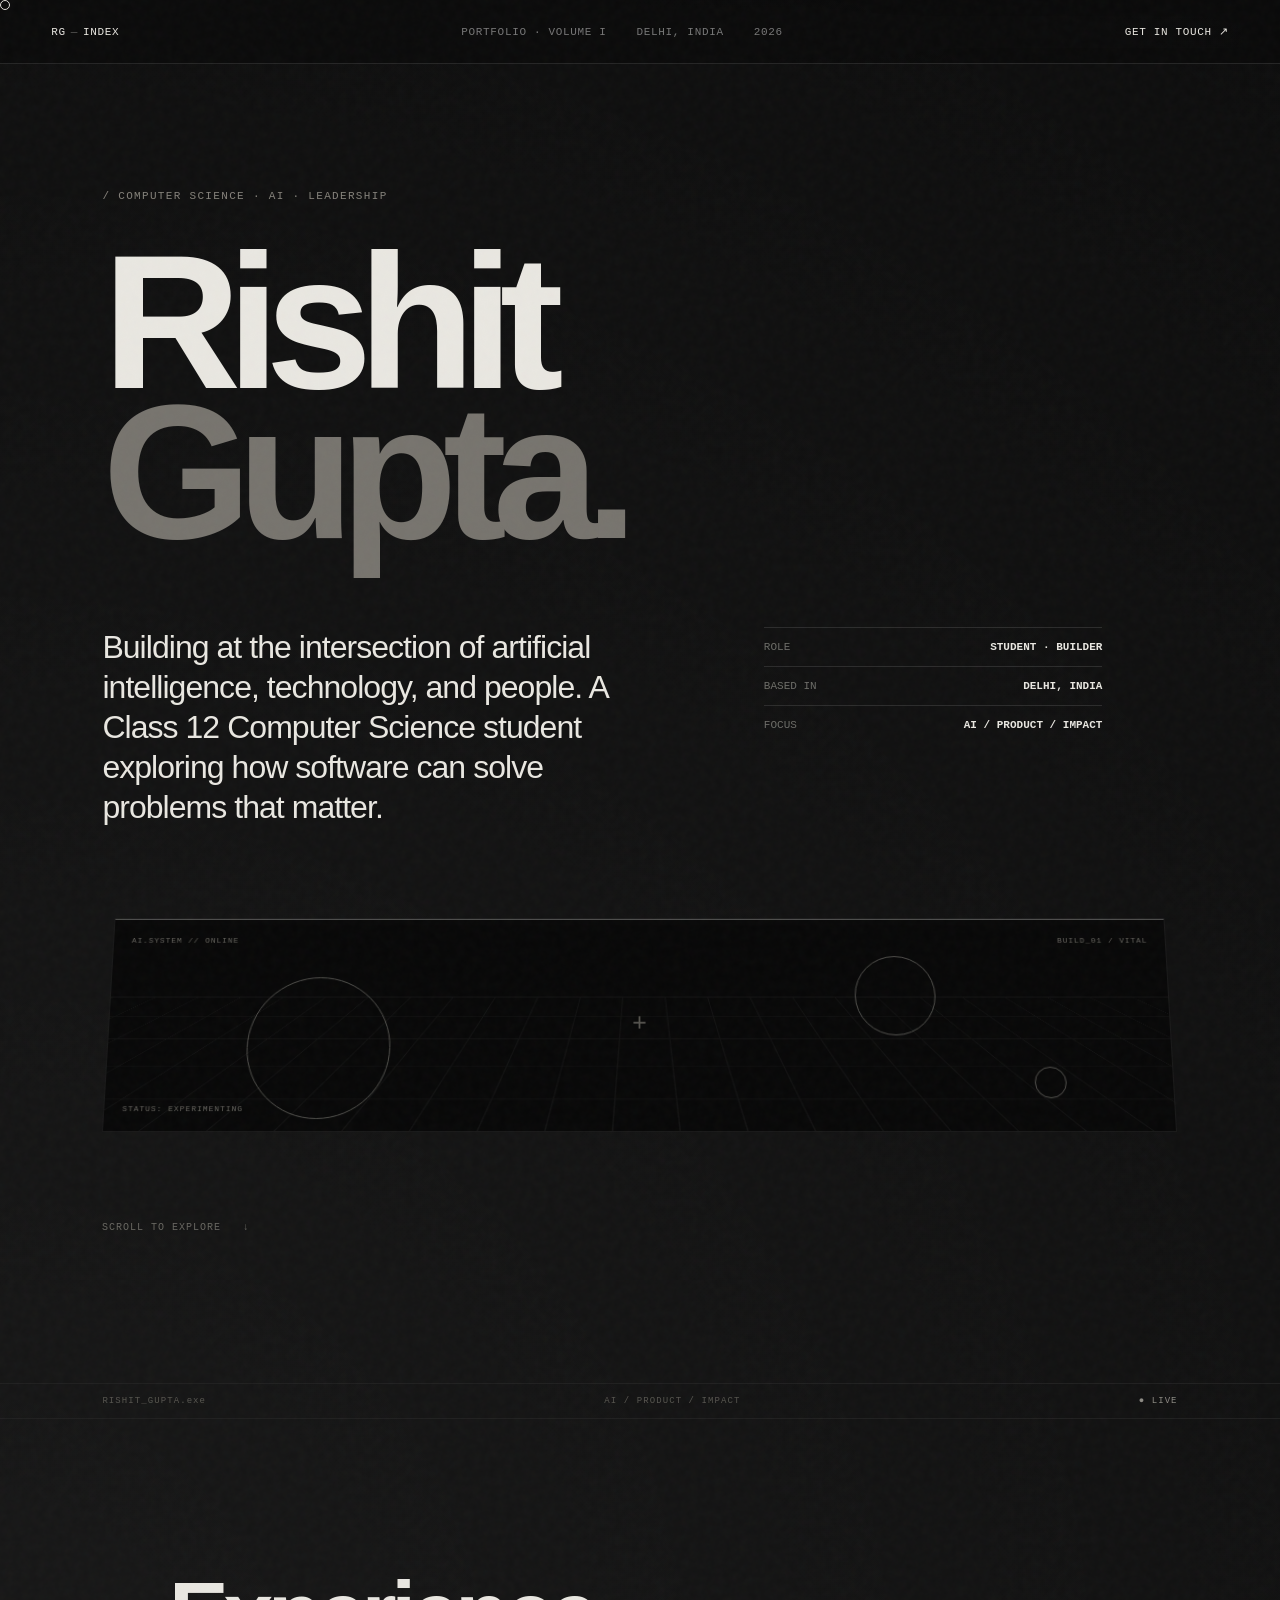
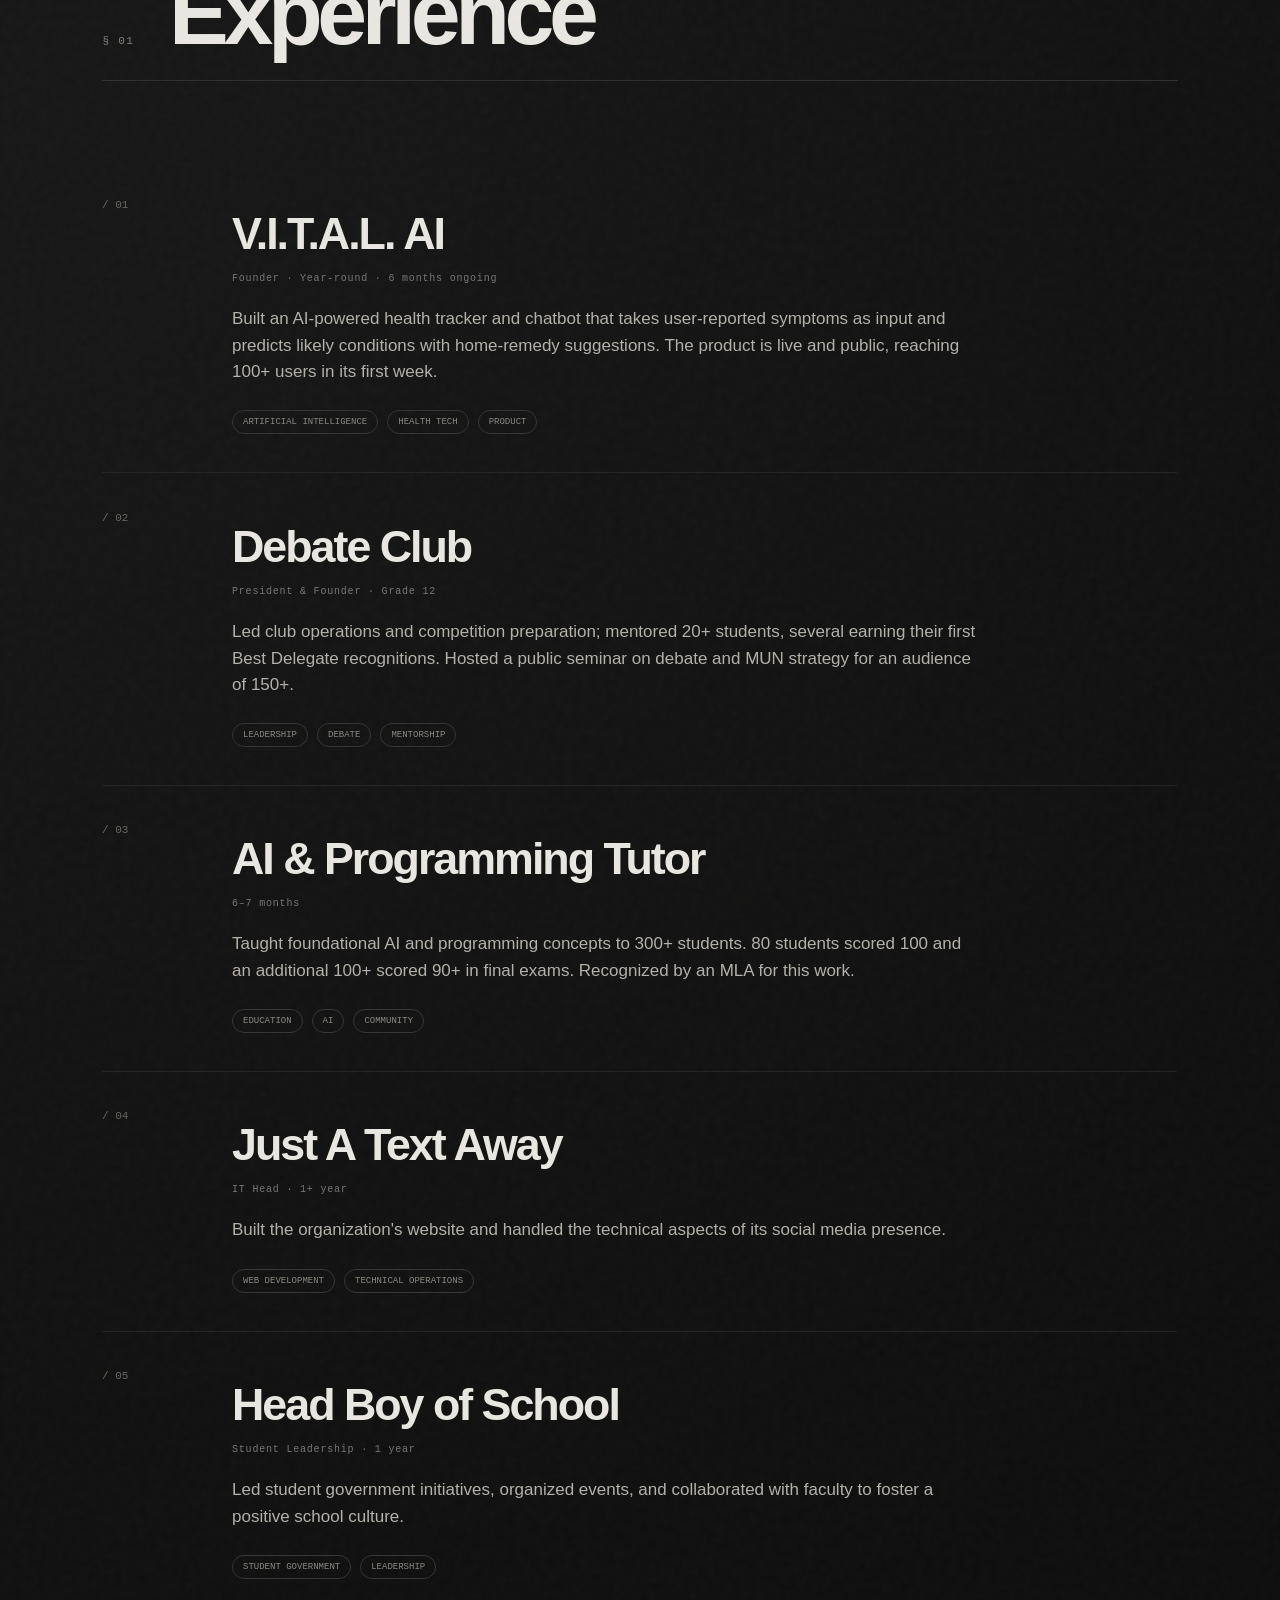
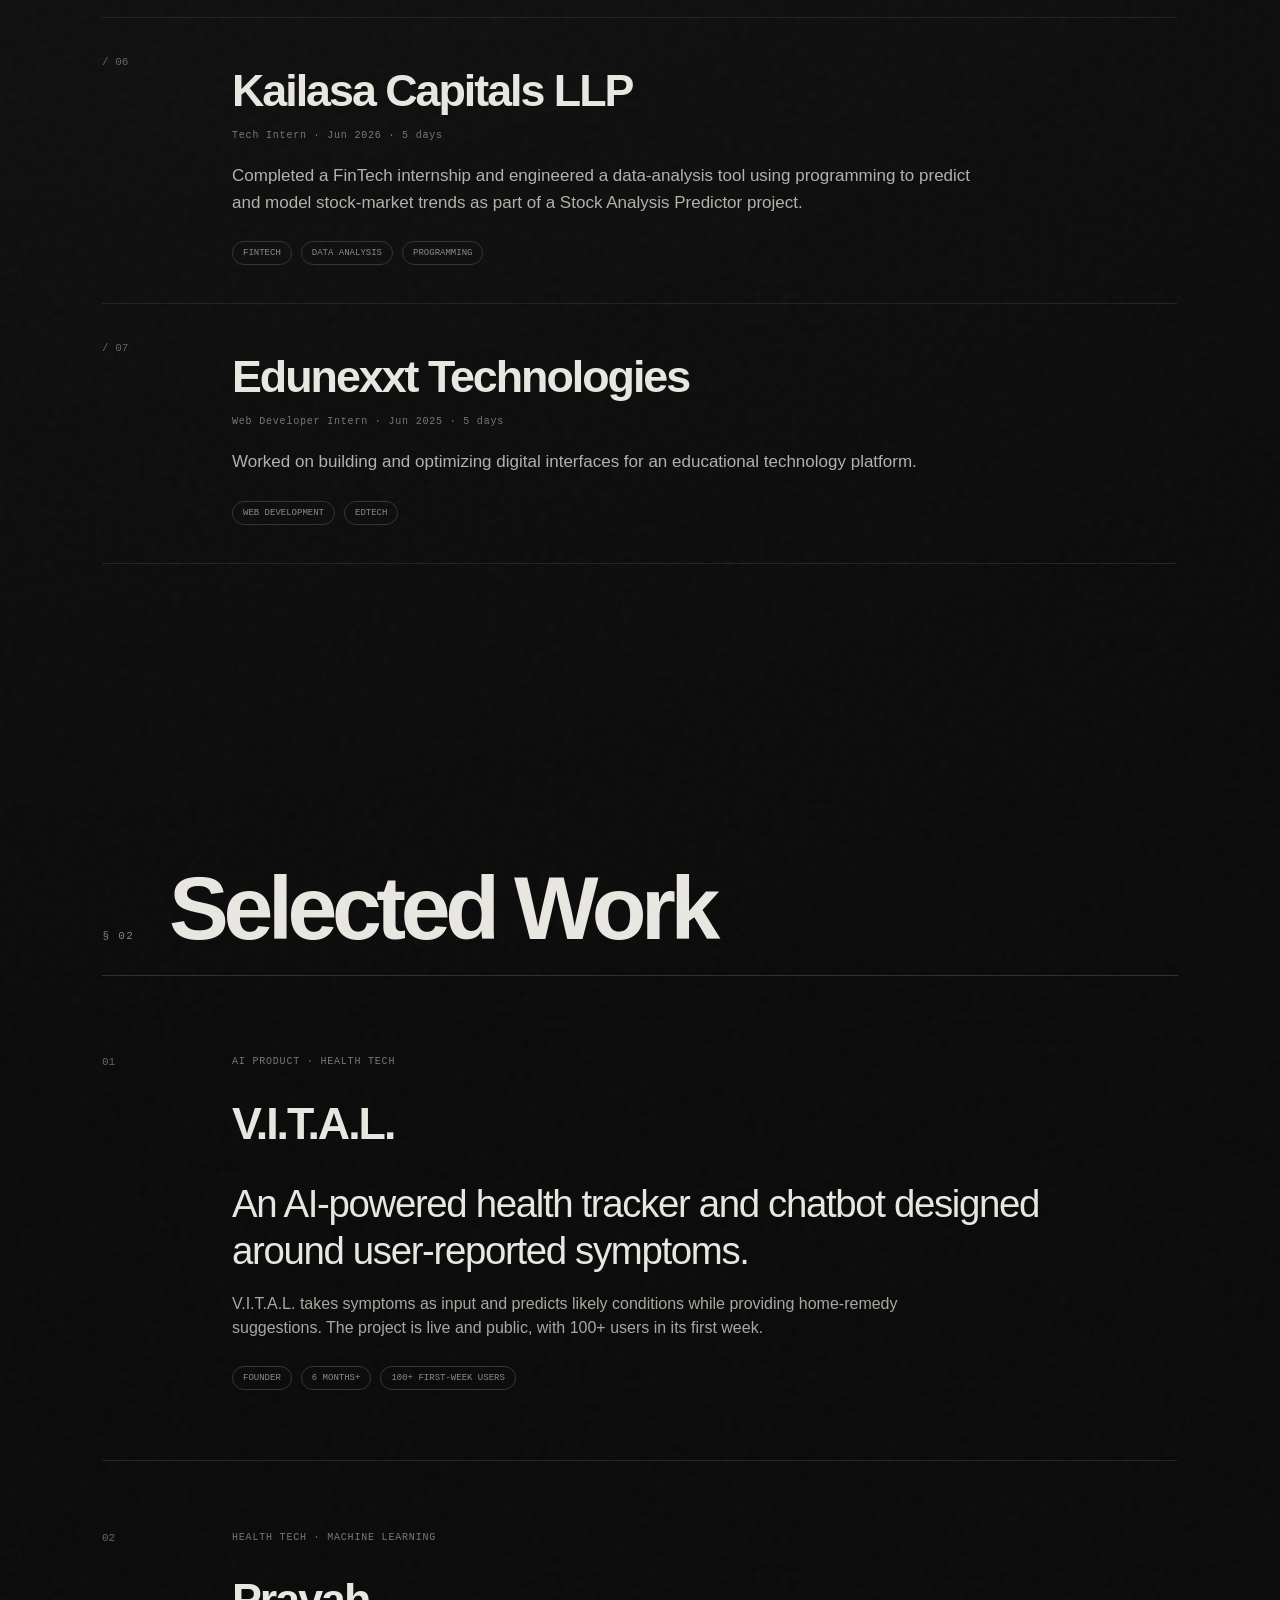
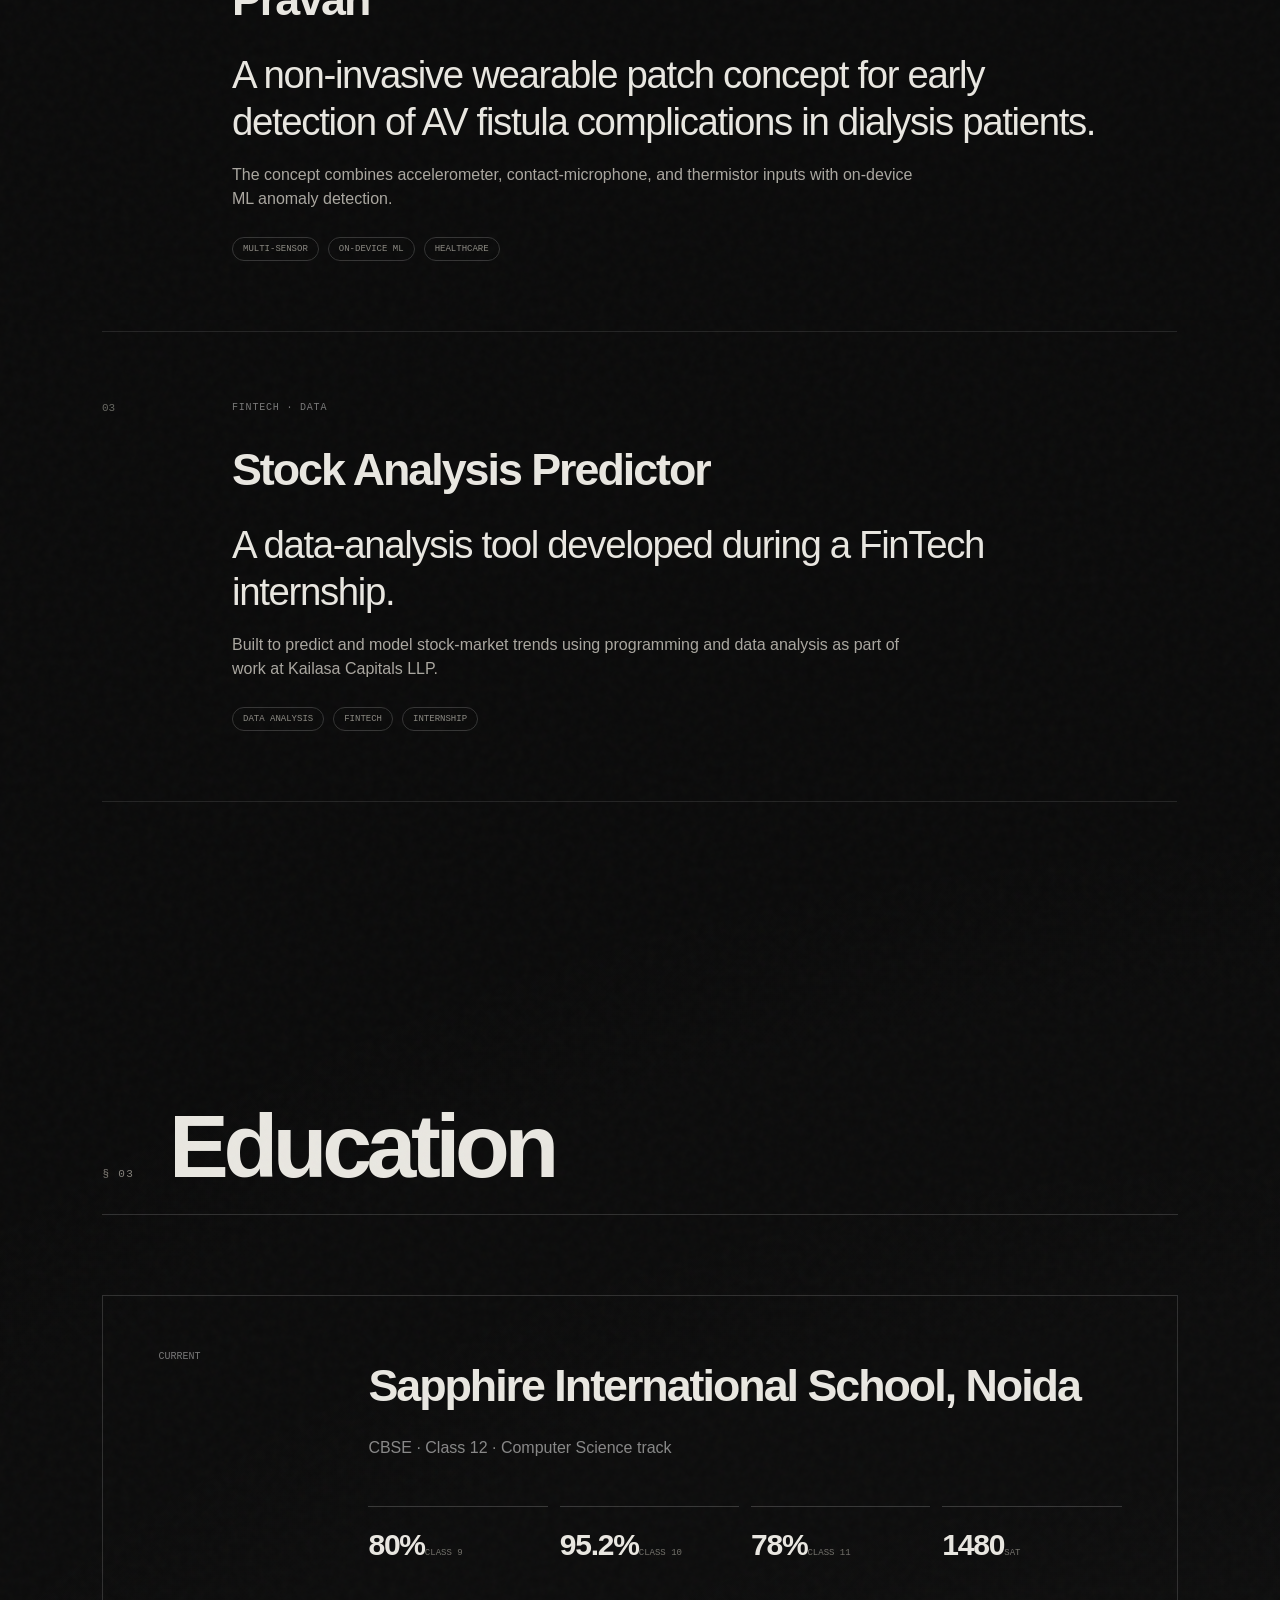
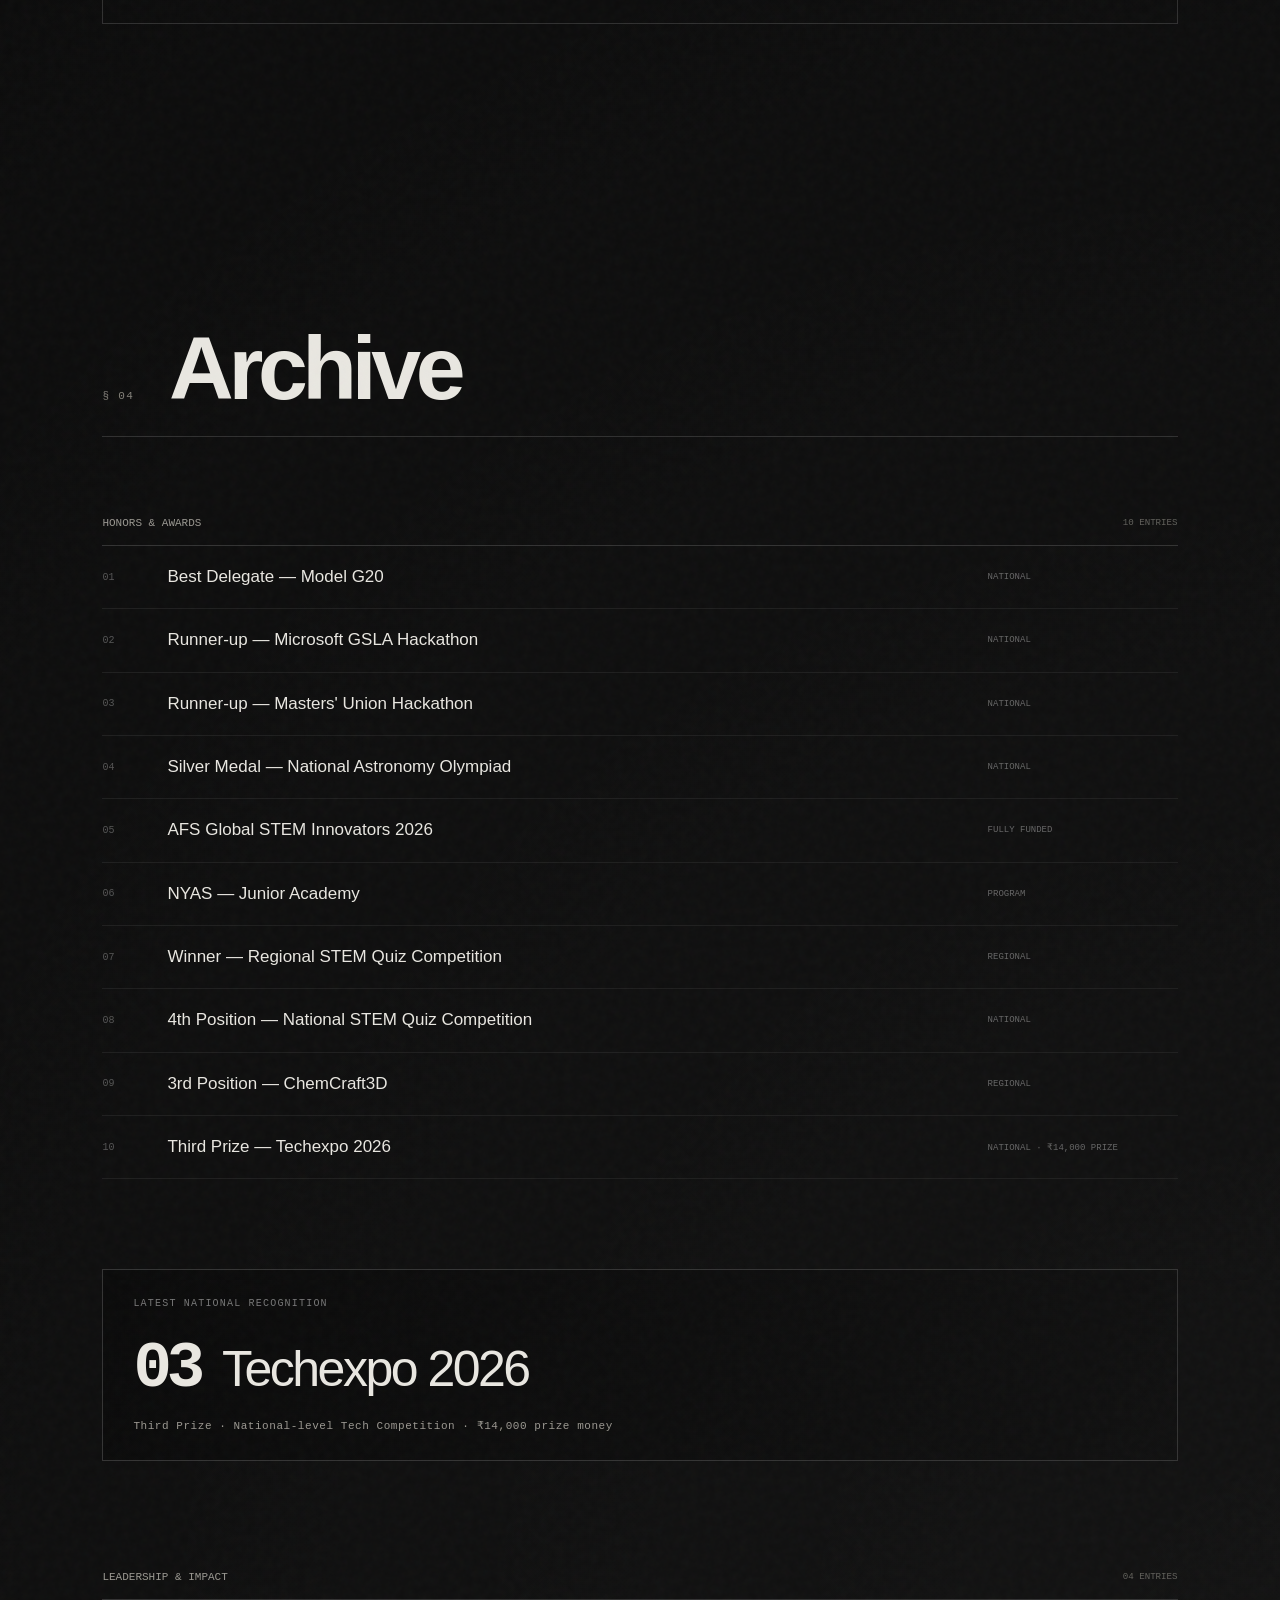
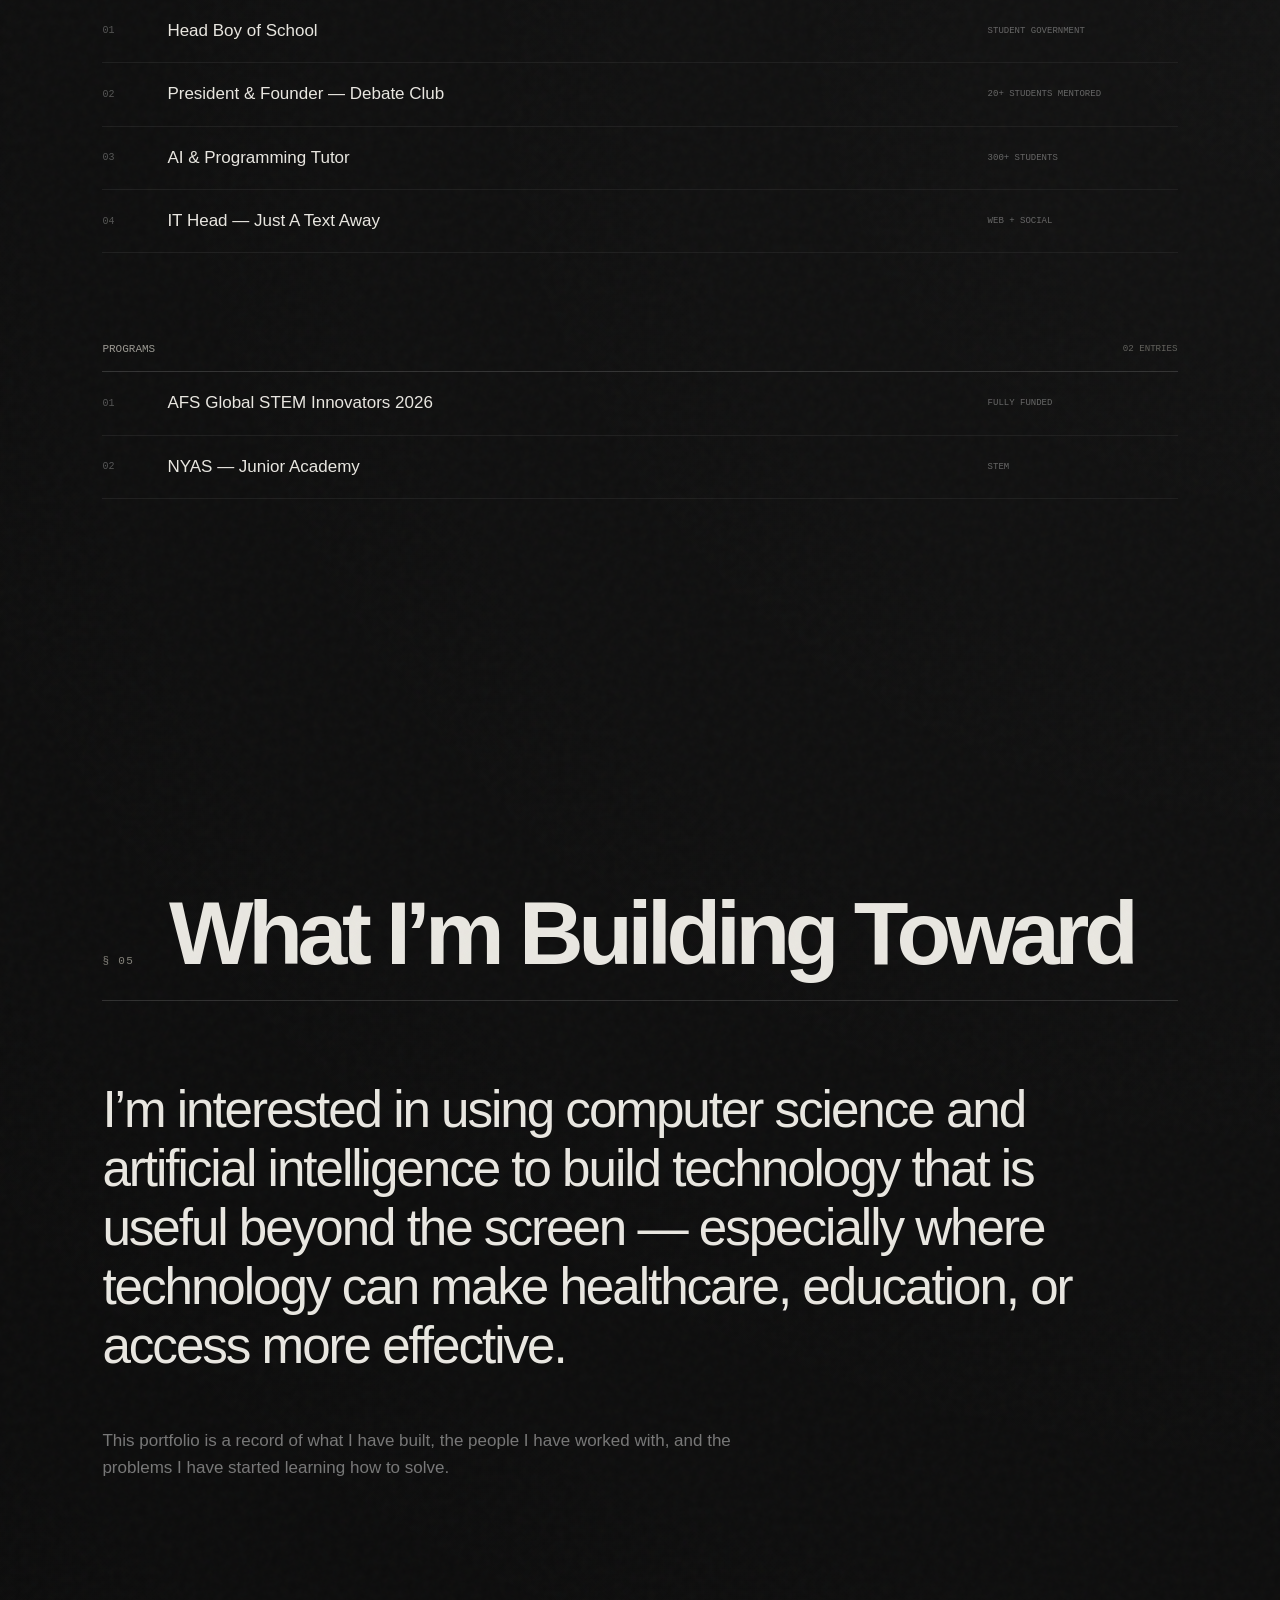
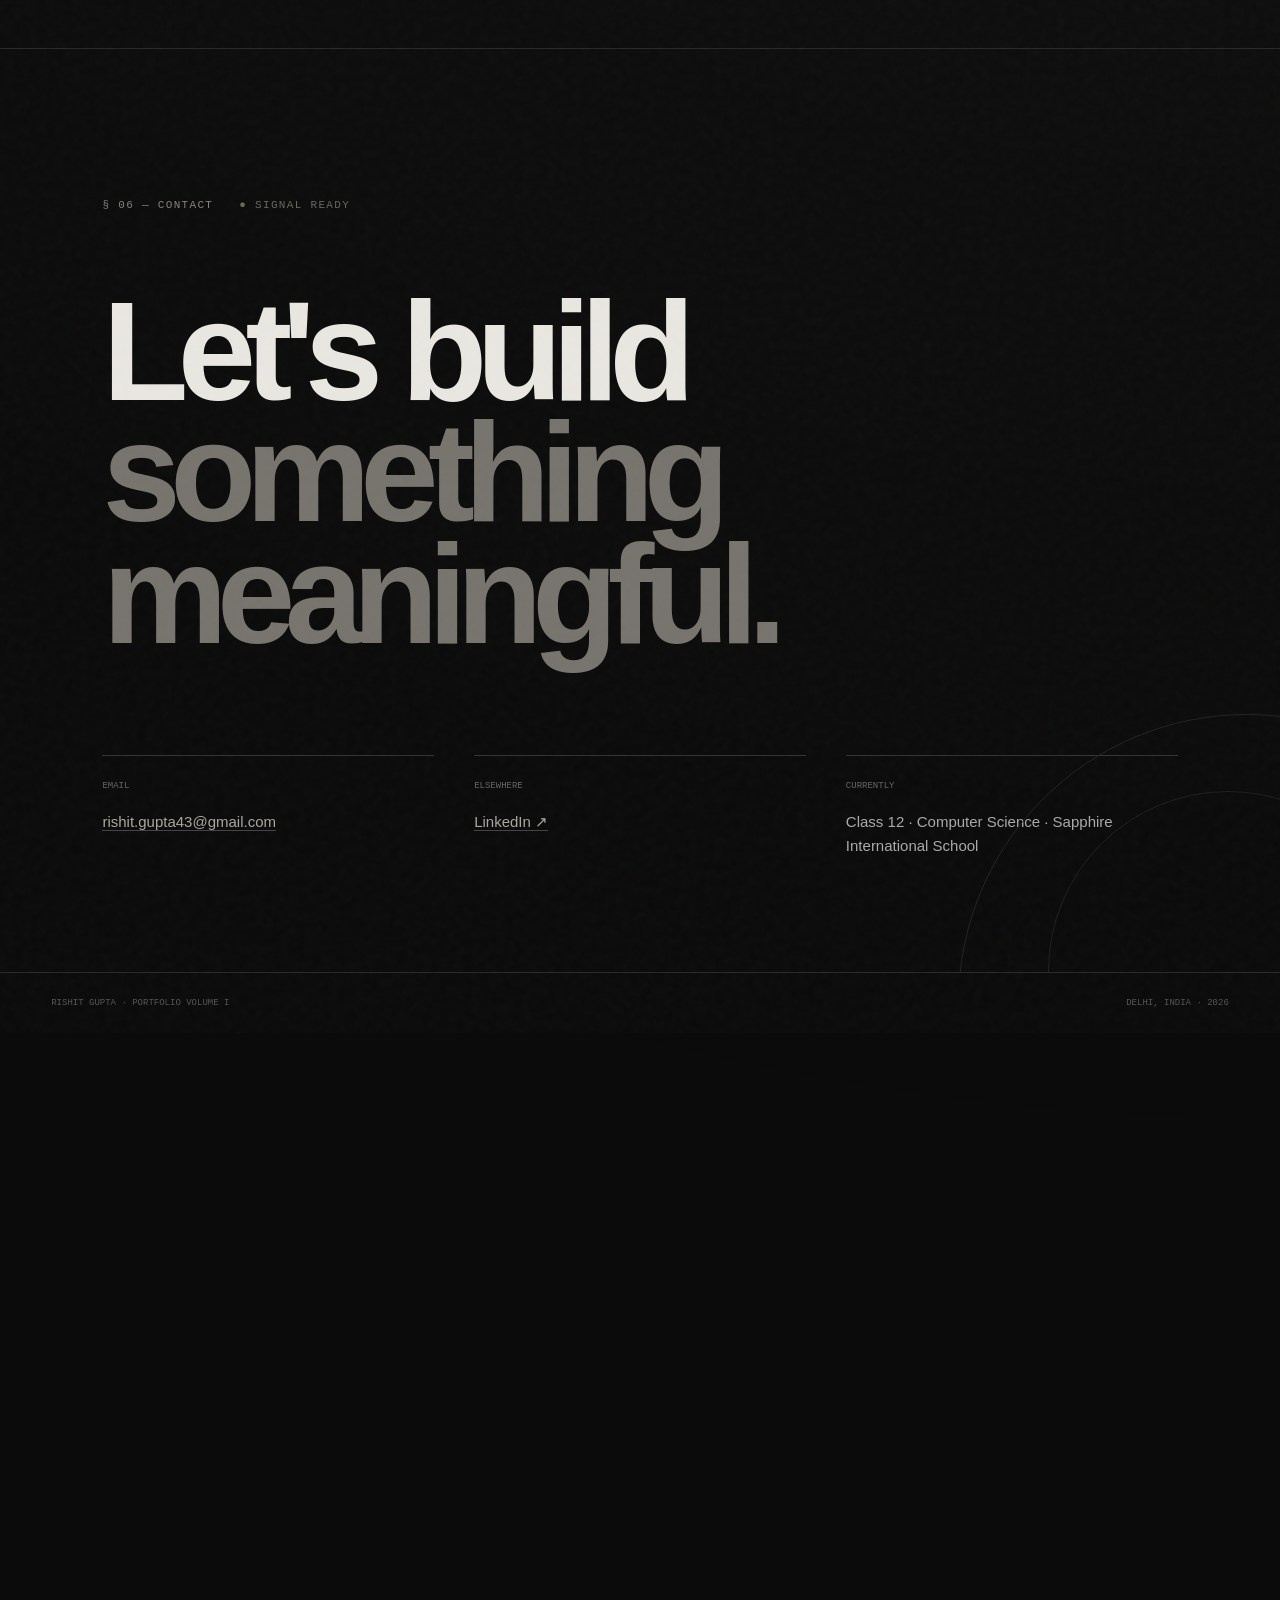
==== commit 999a266a: "Marks" ====
--- a/index.html
+++ b/index.html
@@ -187,10 +187,10 @@
           <h3>Sapphire International School, Noida</h3>
           <p>CBSE · Class 12 · Computer Science track</p>
           <div class="score-grid">
-            <div><strong>87%</strong><span>CLASS 9</span></div>
+            <div><strong>80%</strong><span>CLASS 9</span></div>
             <div><strong>95.2%</strong><span>CLASS 10</span></div>
-            <div><strong>81%</strong><span>CLASS 11</span></div>
-            <div><strong>1520</strong><span>SAT MOCK</span></div>
+            <div><strong>78%</strong><span>CLASS 11</span></div>
+            <div><strong>1480</strong><span>SAT</span></div>
           </div>
         </div>
       </div>
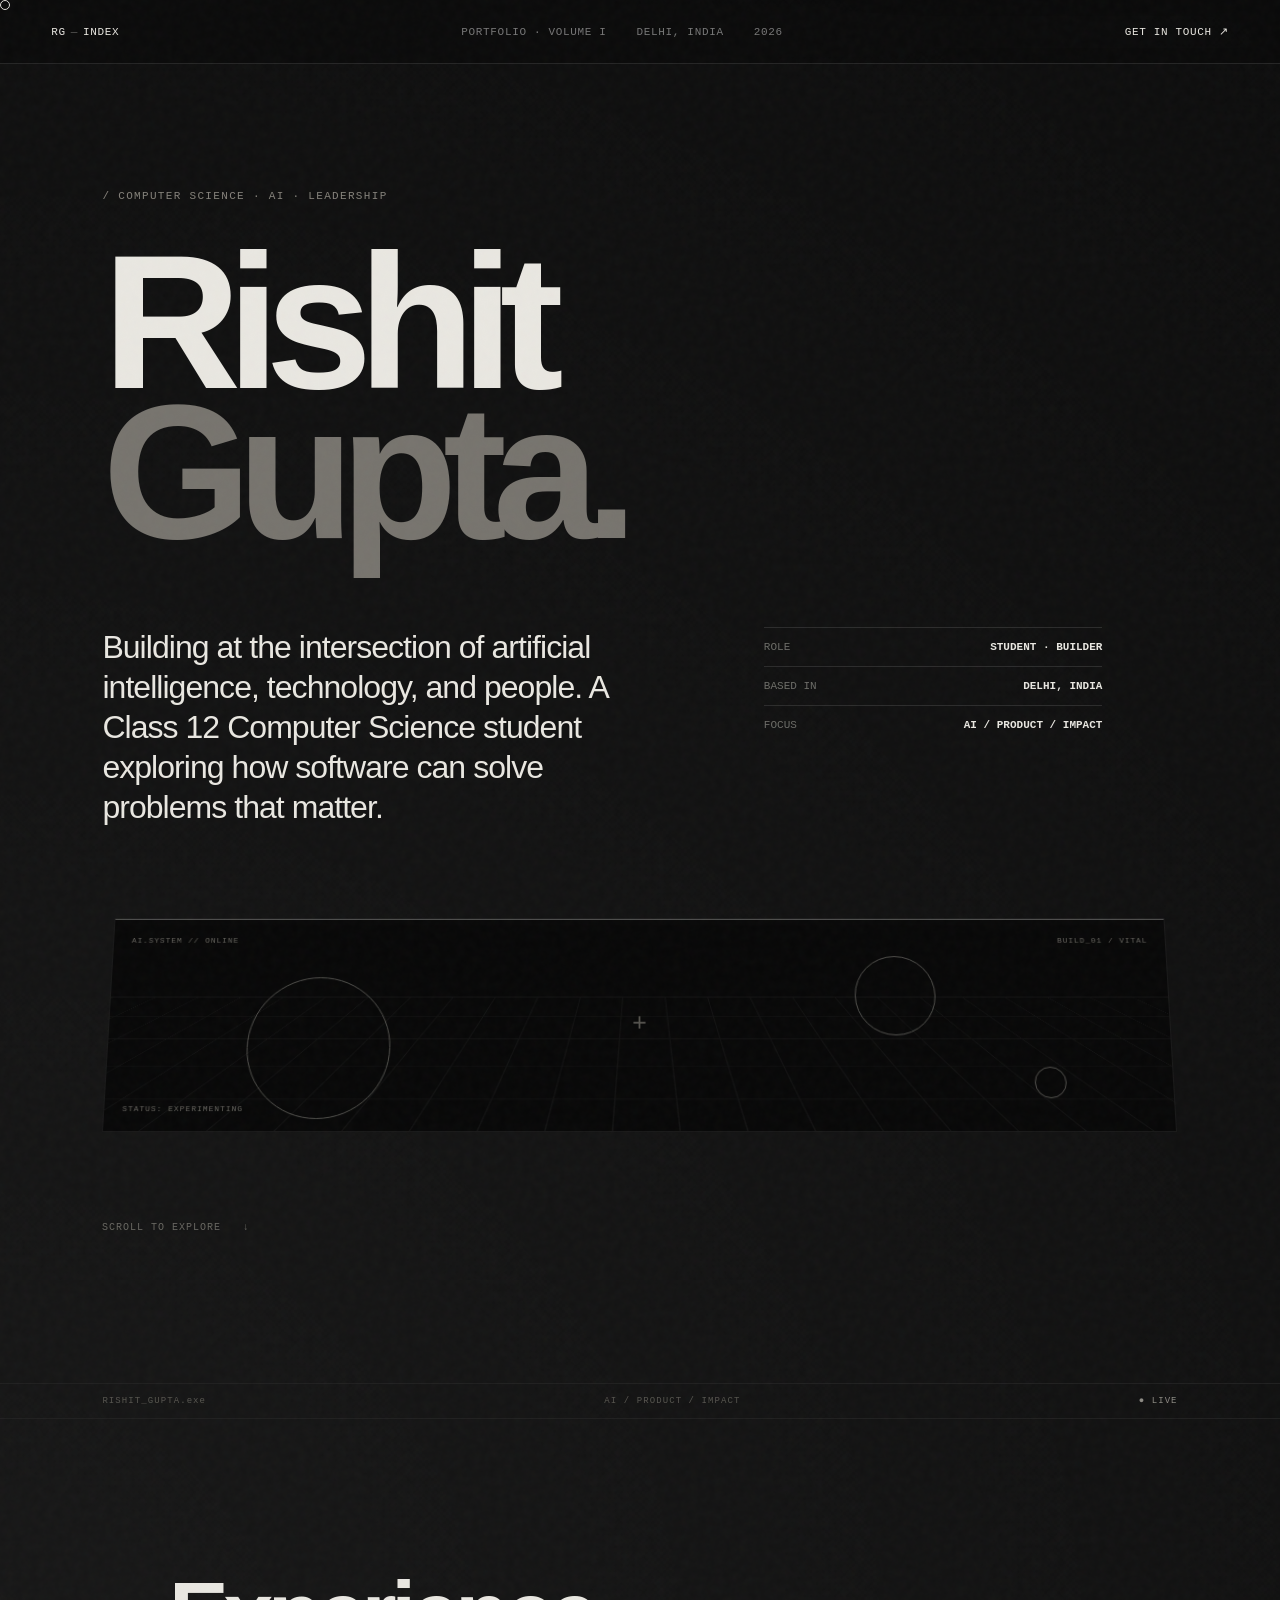
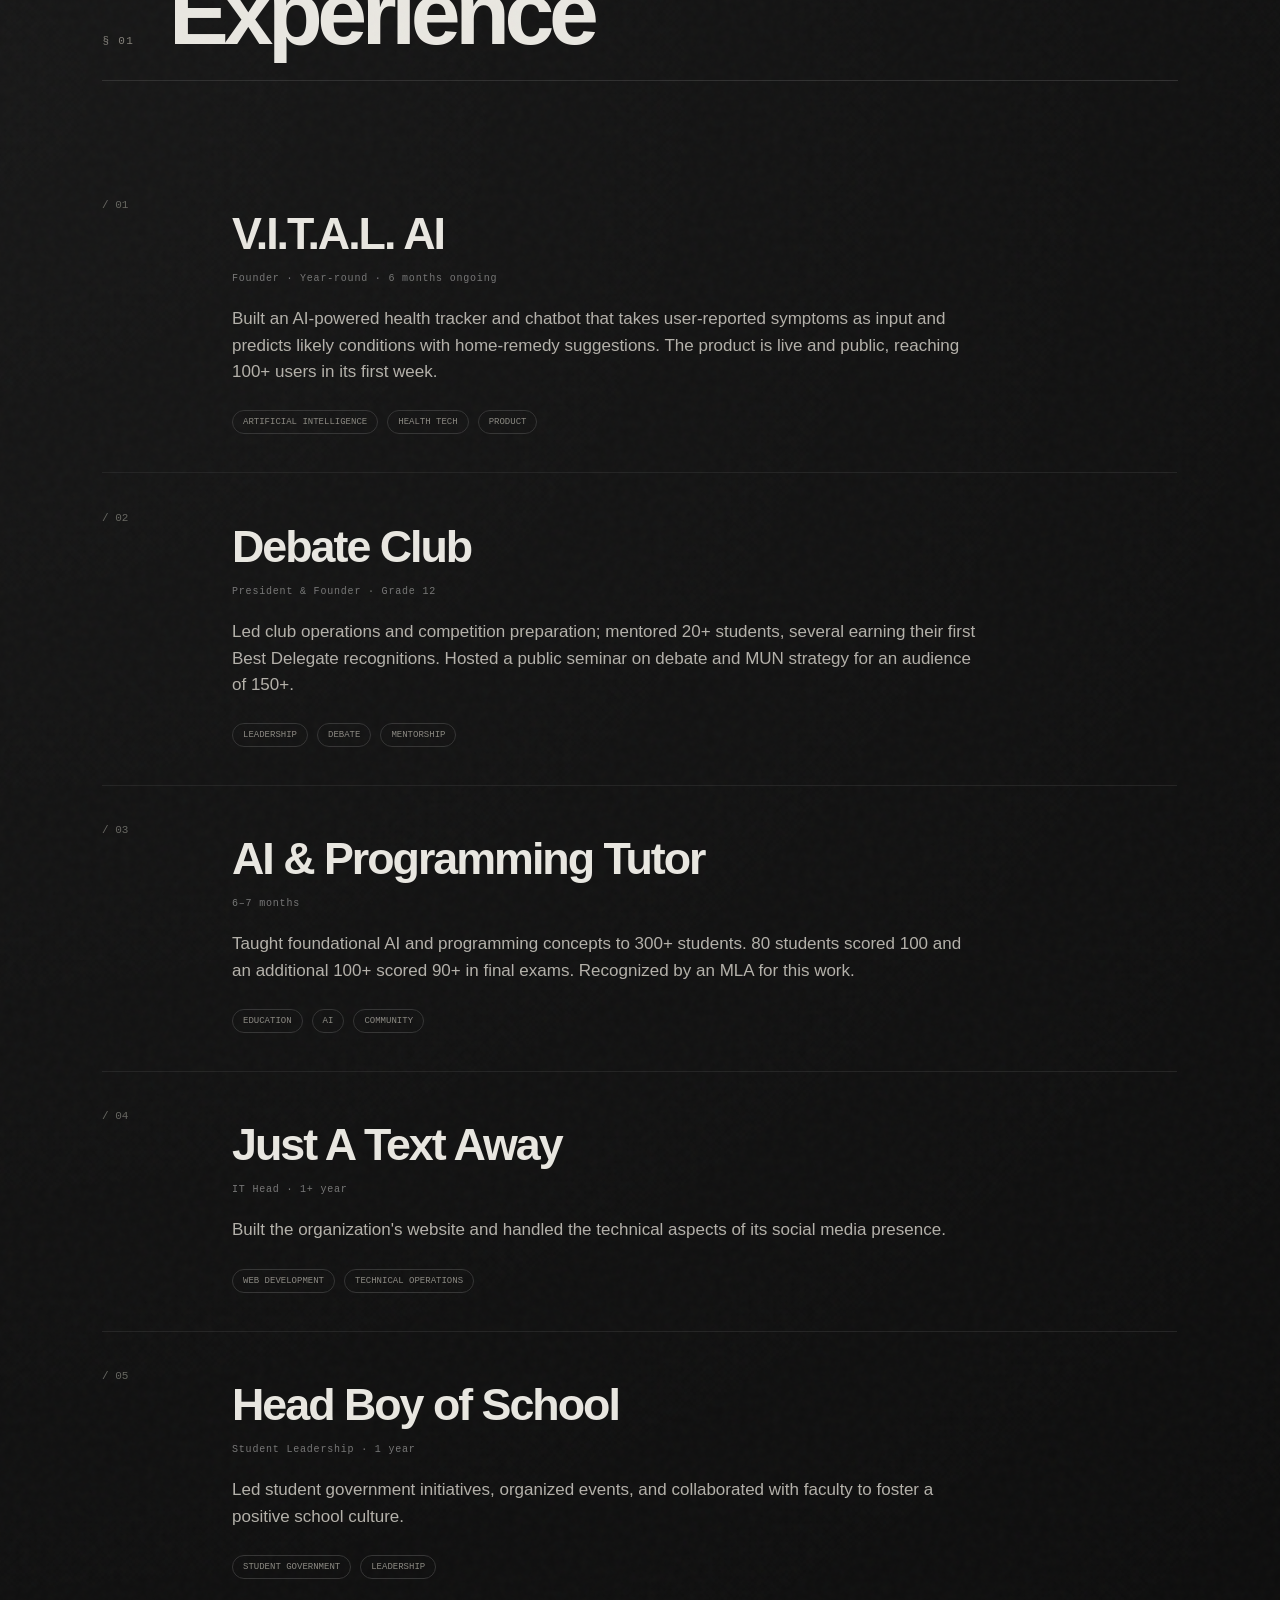
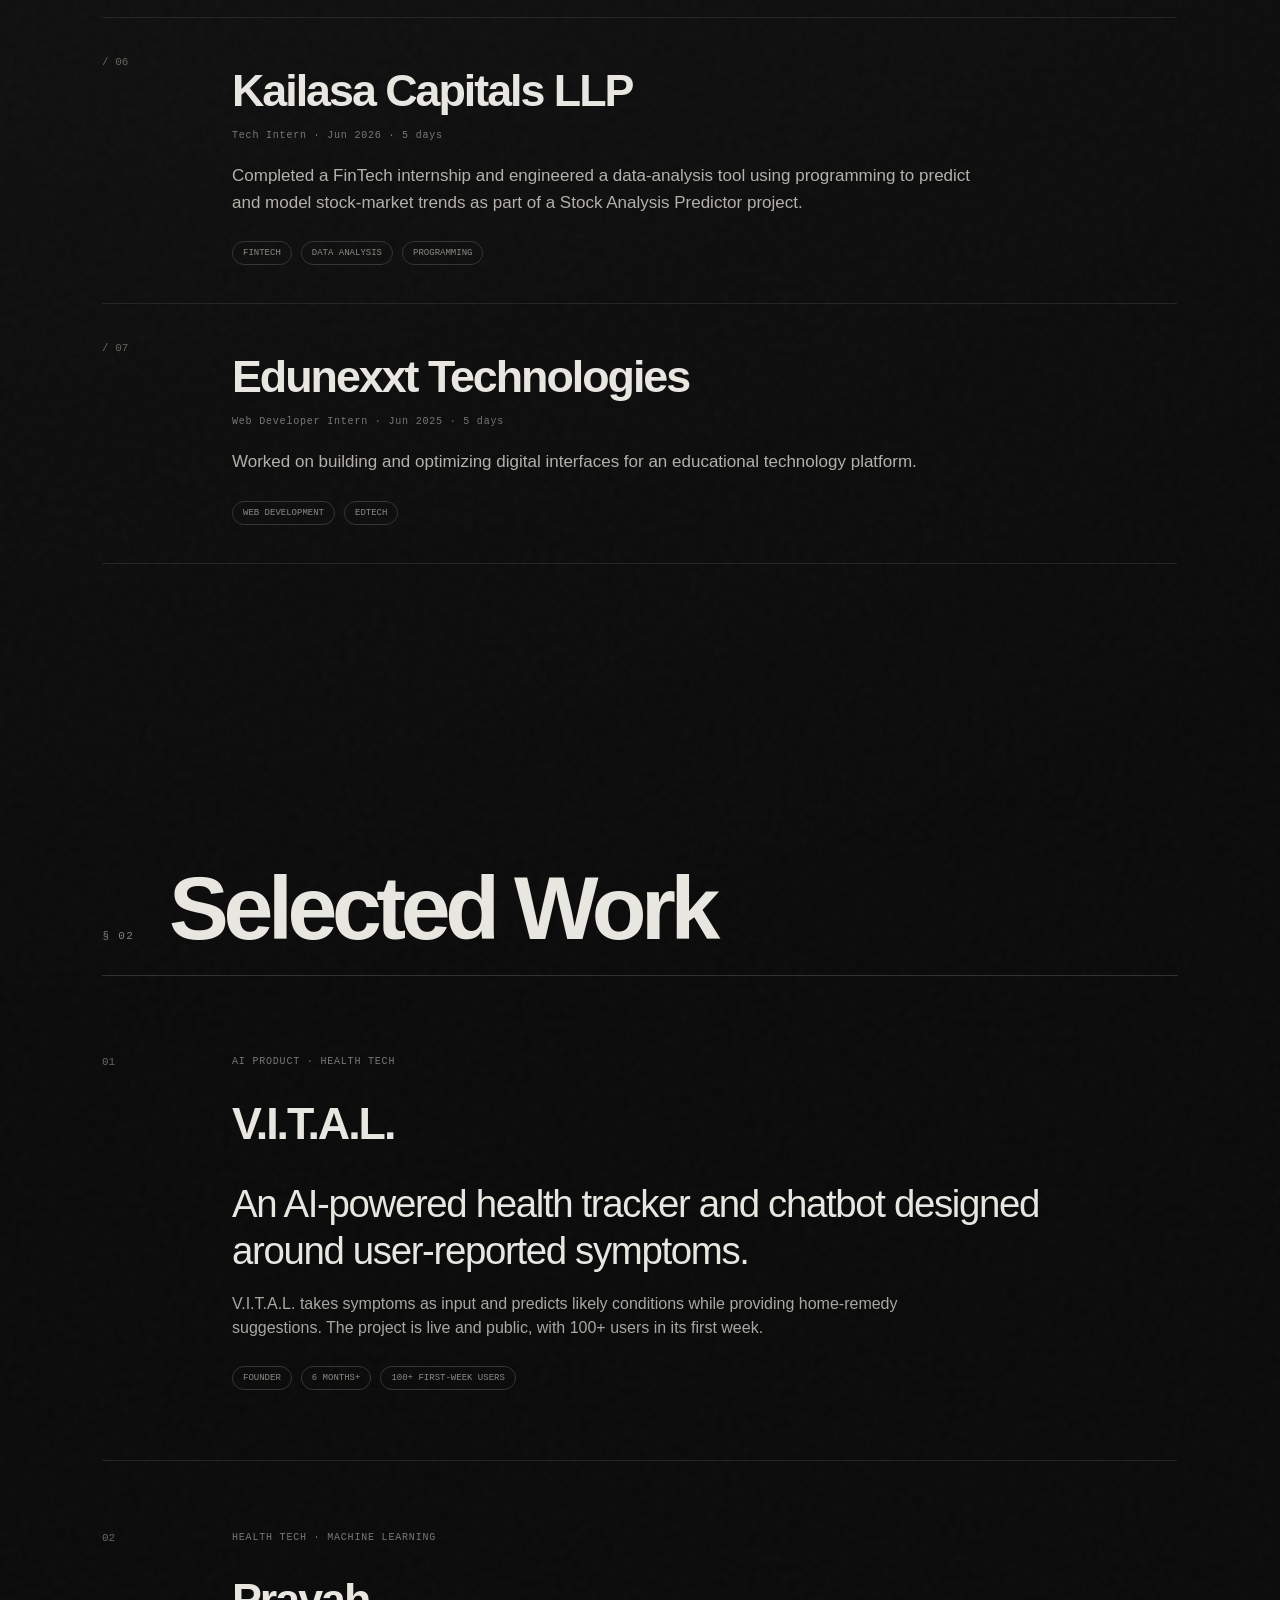
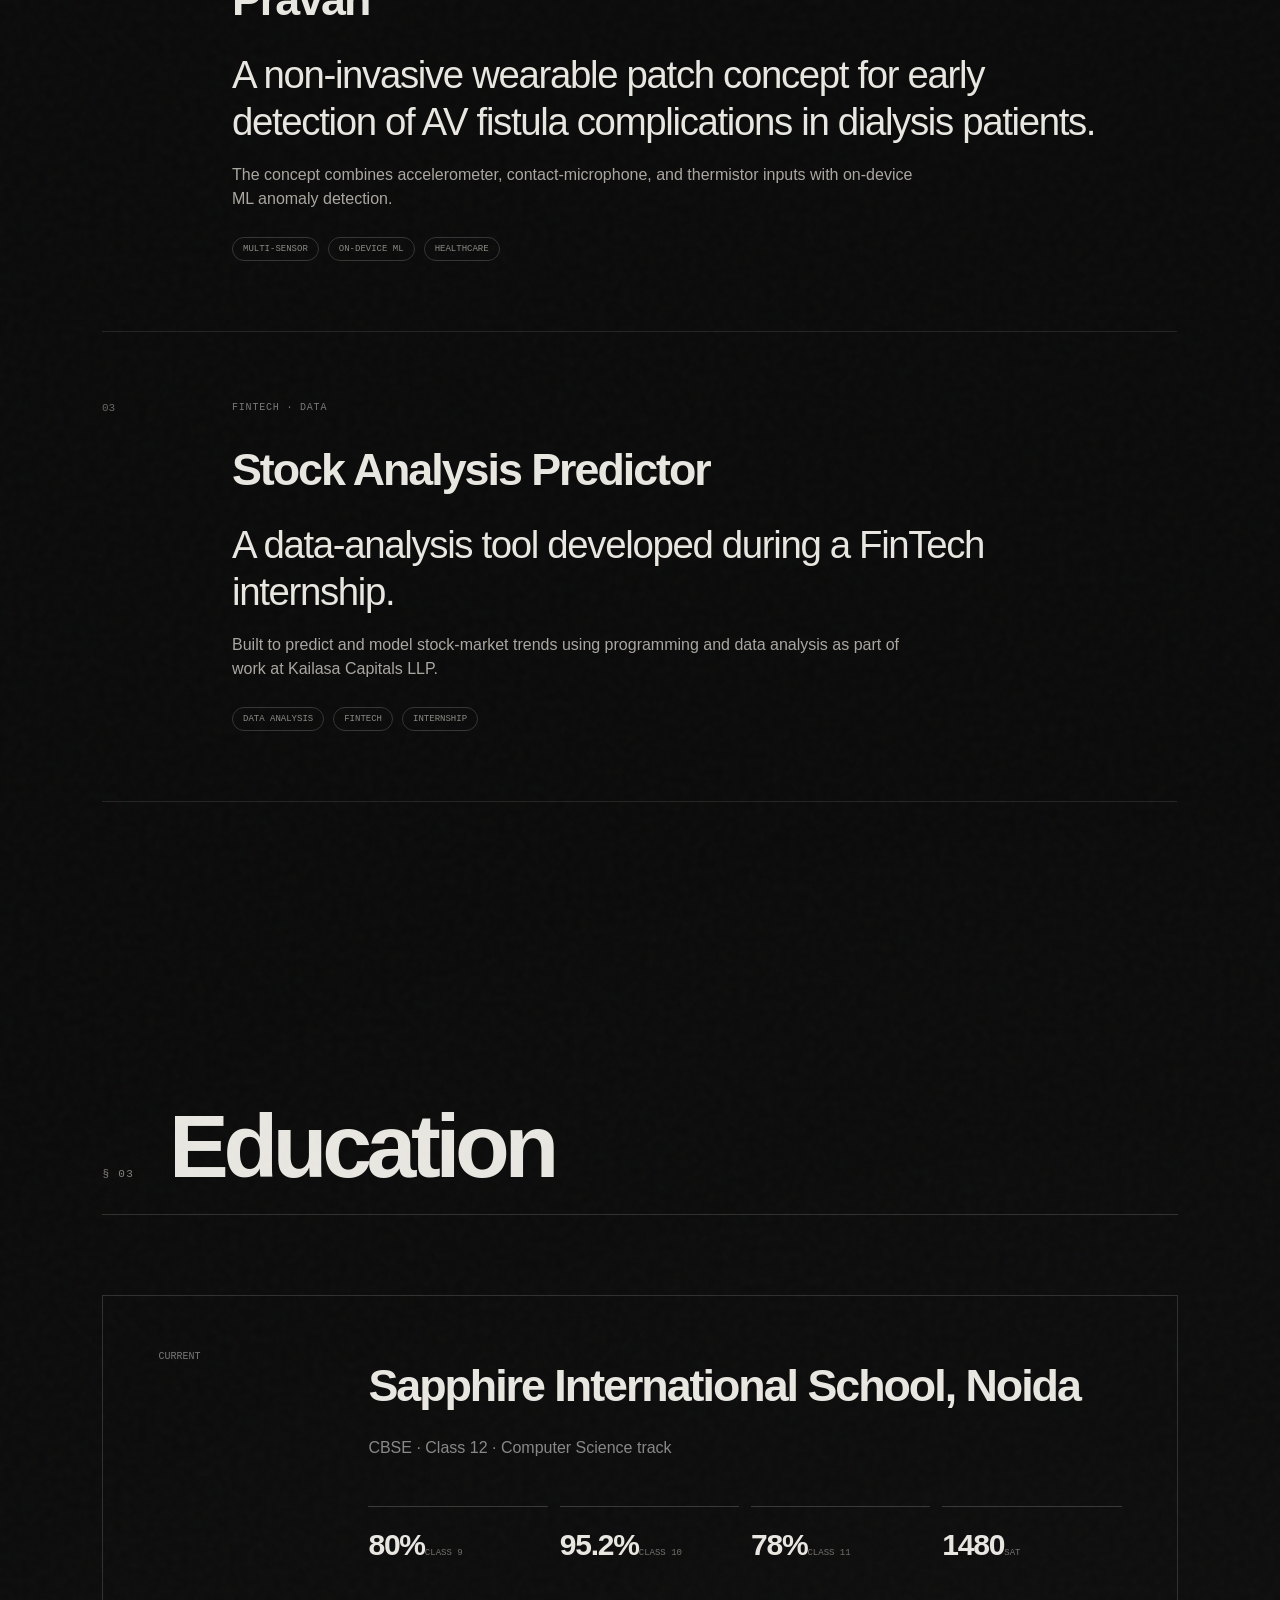
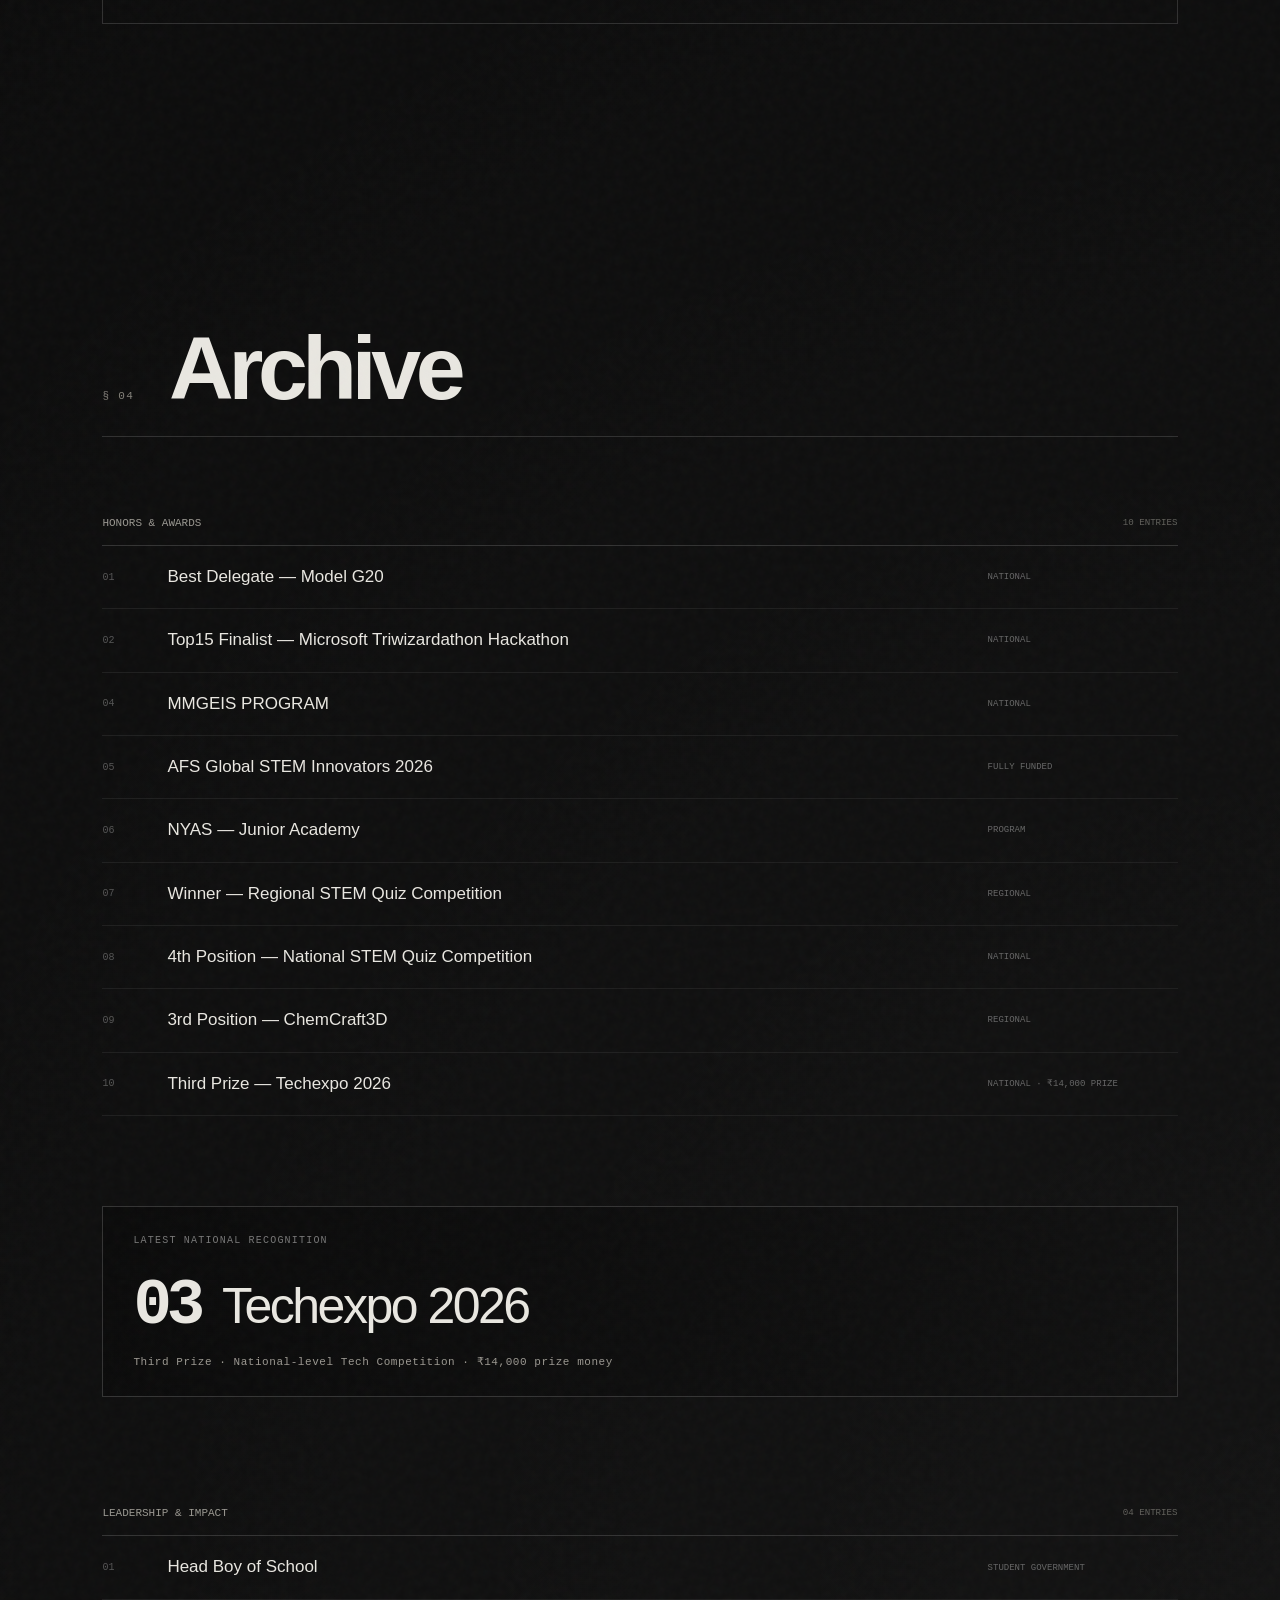
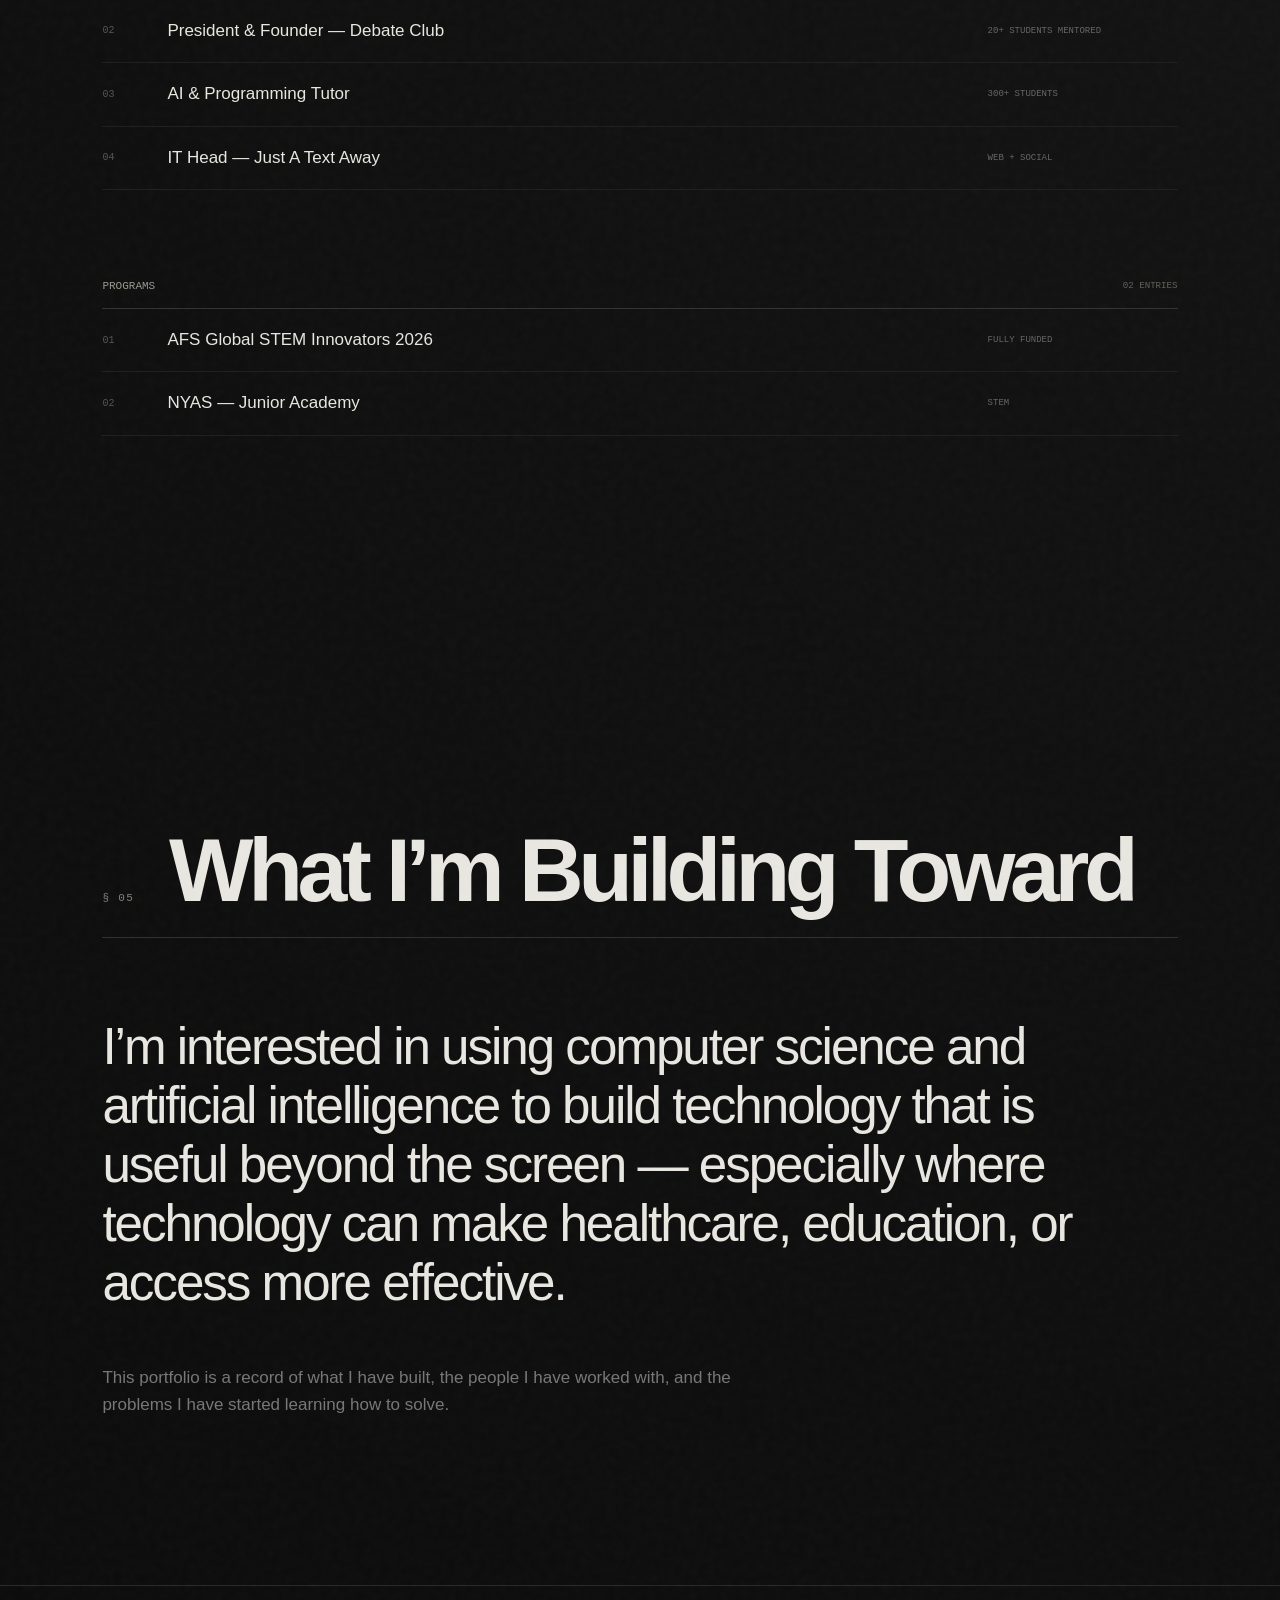
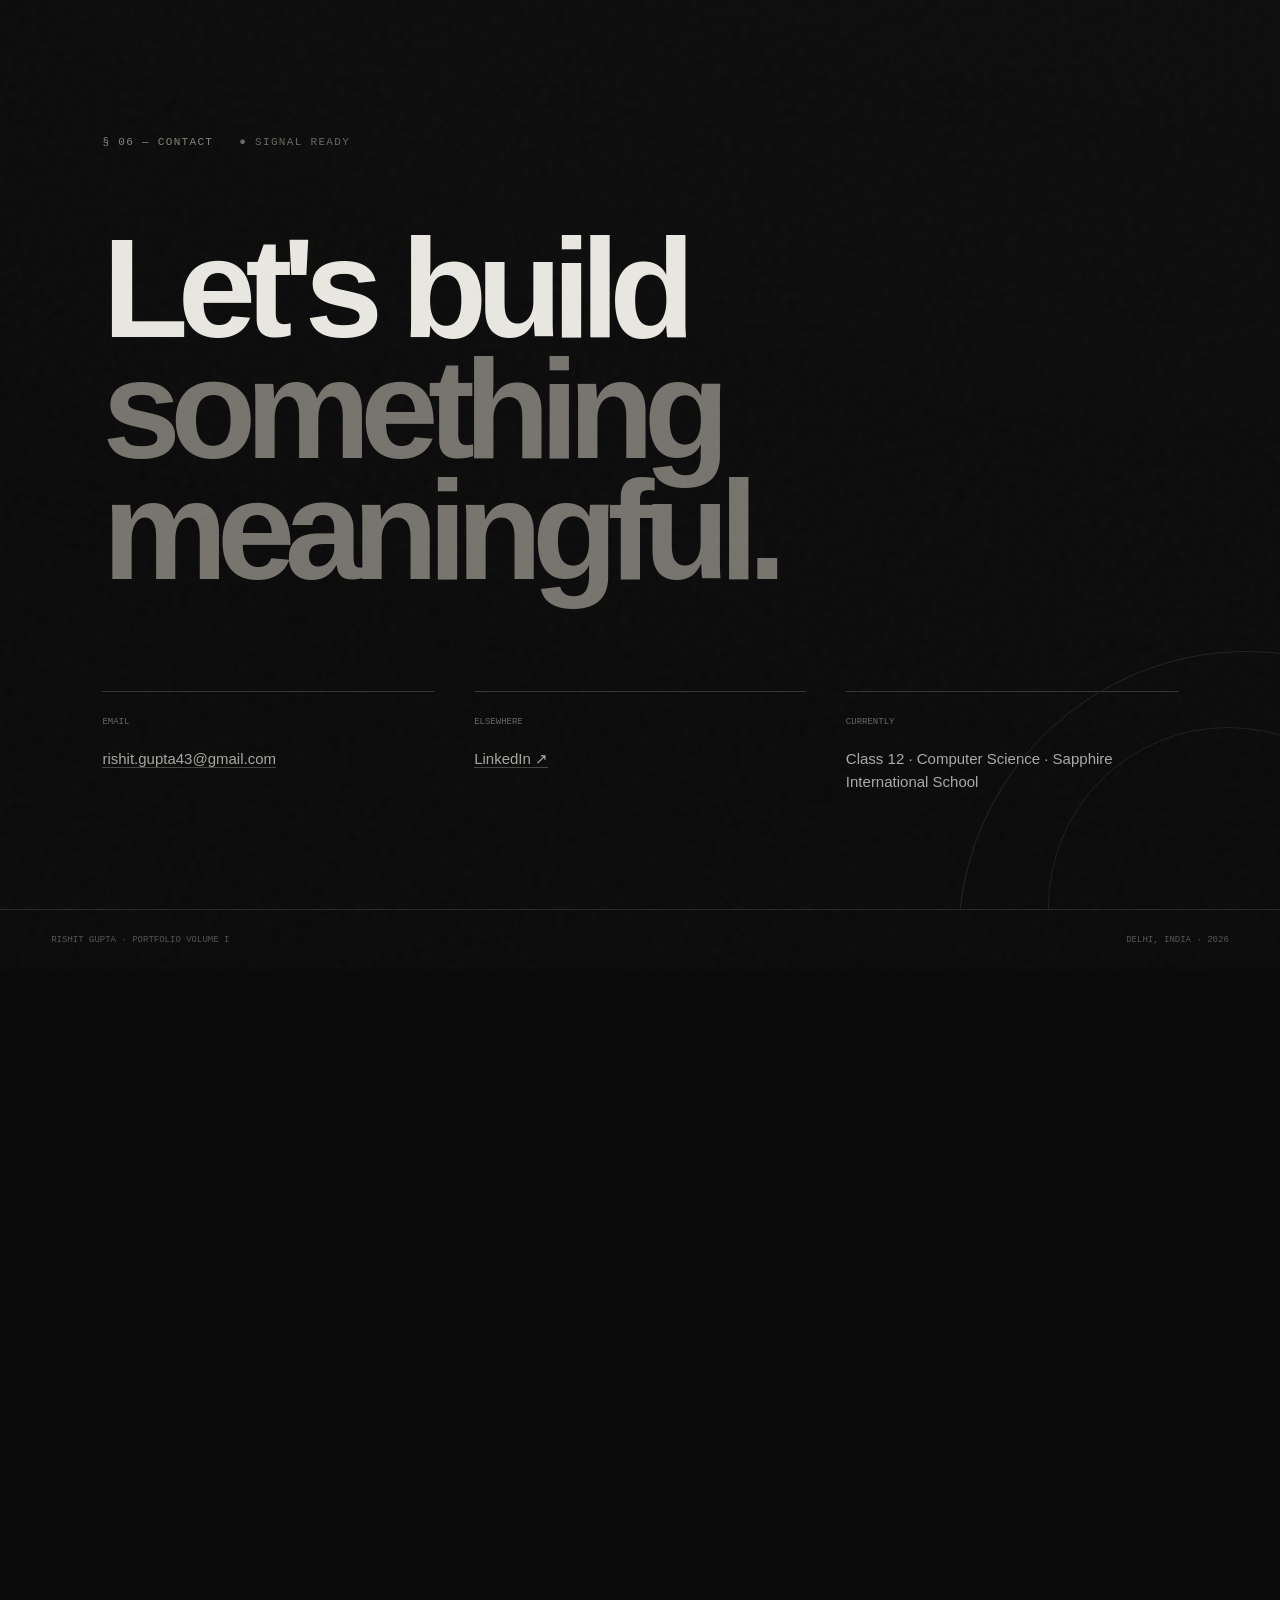
==== commit 738828d0: "New Changes Replaced several awards with new entries in the honors section." ====
--- a/index.html
+++ b/index.html
@@ -203,9 +203,8 @@
         <div class="archive-title"><span>HONORS & AWARDS</span><small>10 ENTRIES</small></div>
         <div class="archive-list">
           <div><b>01</b><span>Best Delegate — Model G20</span><small>NATIONAL</small></div>
-          <div><b>02</b><span>Runner-up — Microsoft GSLA Hackathon</span><small>NATIONAL</small></div>
-          <div><b>03</b><span>Runner-up — Masters' Union Hackathon</span><small>NATIONAL</small></div>
-          <div><b>04</b><span>Silver Medal — National Astronomy Olympiad</span><small>NATIONAL</small></div>
+          <div><b>02</b><span>Top15 Finalist — Microsoft Triwizardathon Hackathon</span><small>NATIONAL</small></div>
+          <div><b>04</b><span>MMGEIS PROGRAM</span><small>NATIONAL</small></div>
           <div><b>05</b><span>AFS Global STEM Innovators 2026</span><small>FULLY FUNDED</small></div>
           <div><b>06</b><span>NYAS — Junior Academy</span><small>PROGRAM</small></div>
           <div><b>07</b><span>Winner — Regional STEM Quiz Competition</span><small>REGIONAL</small></div>
